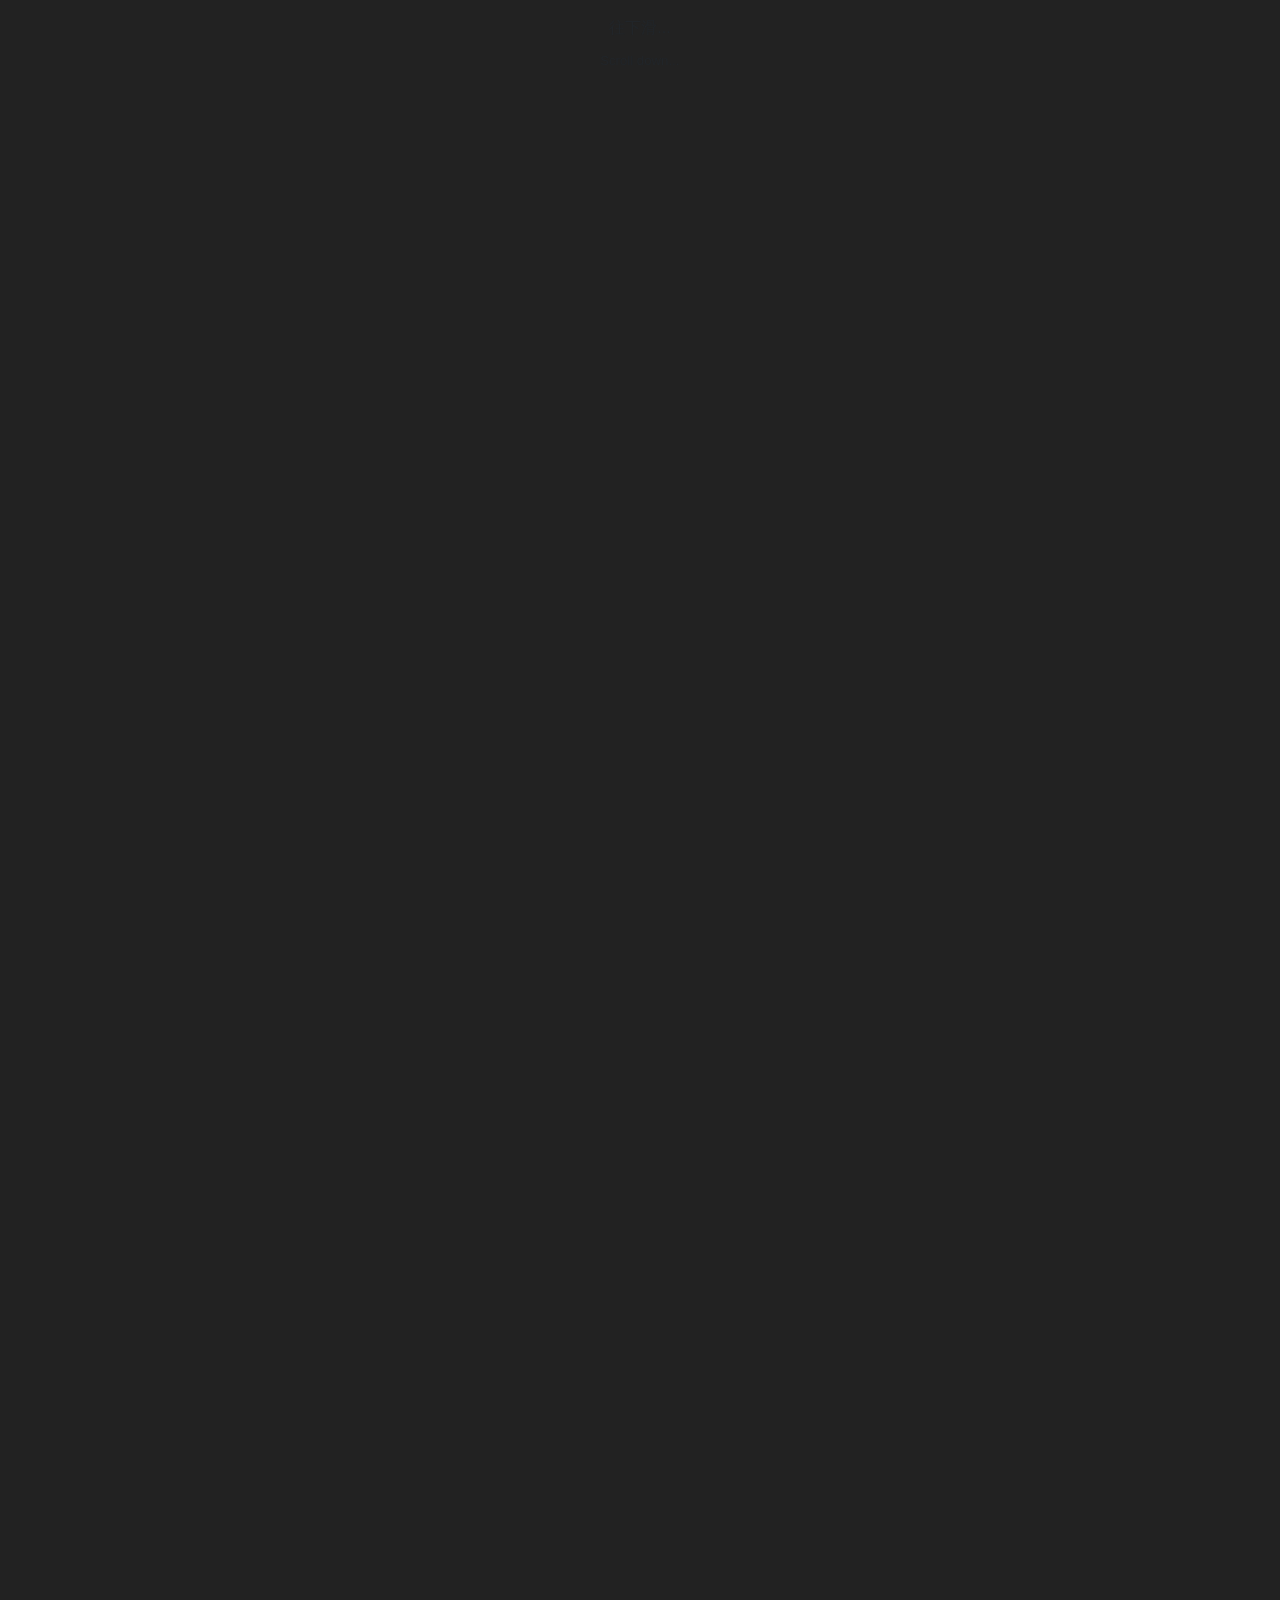
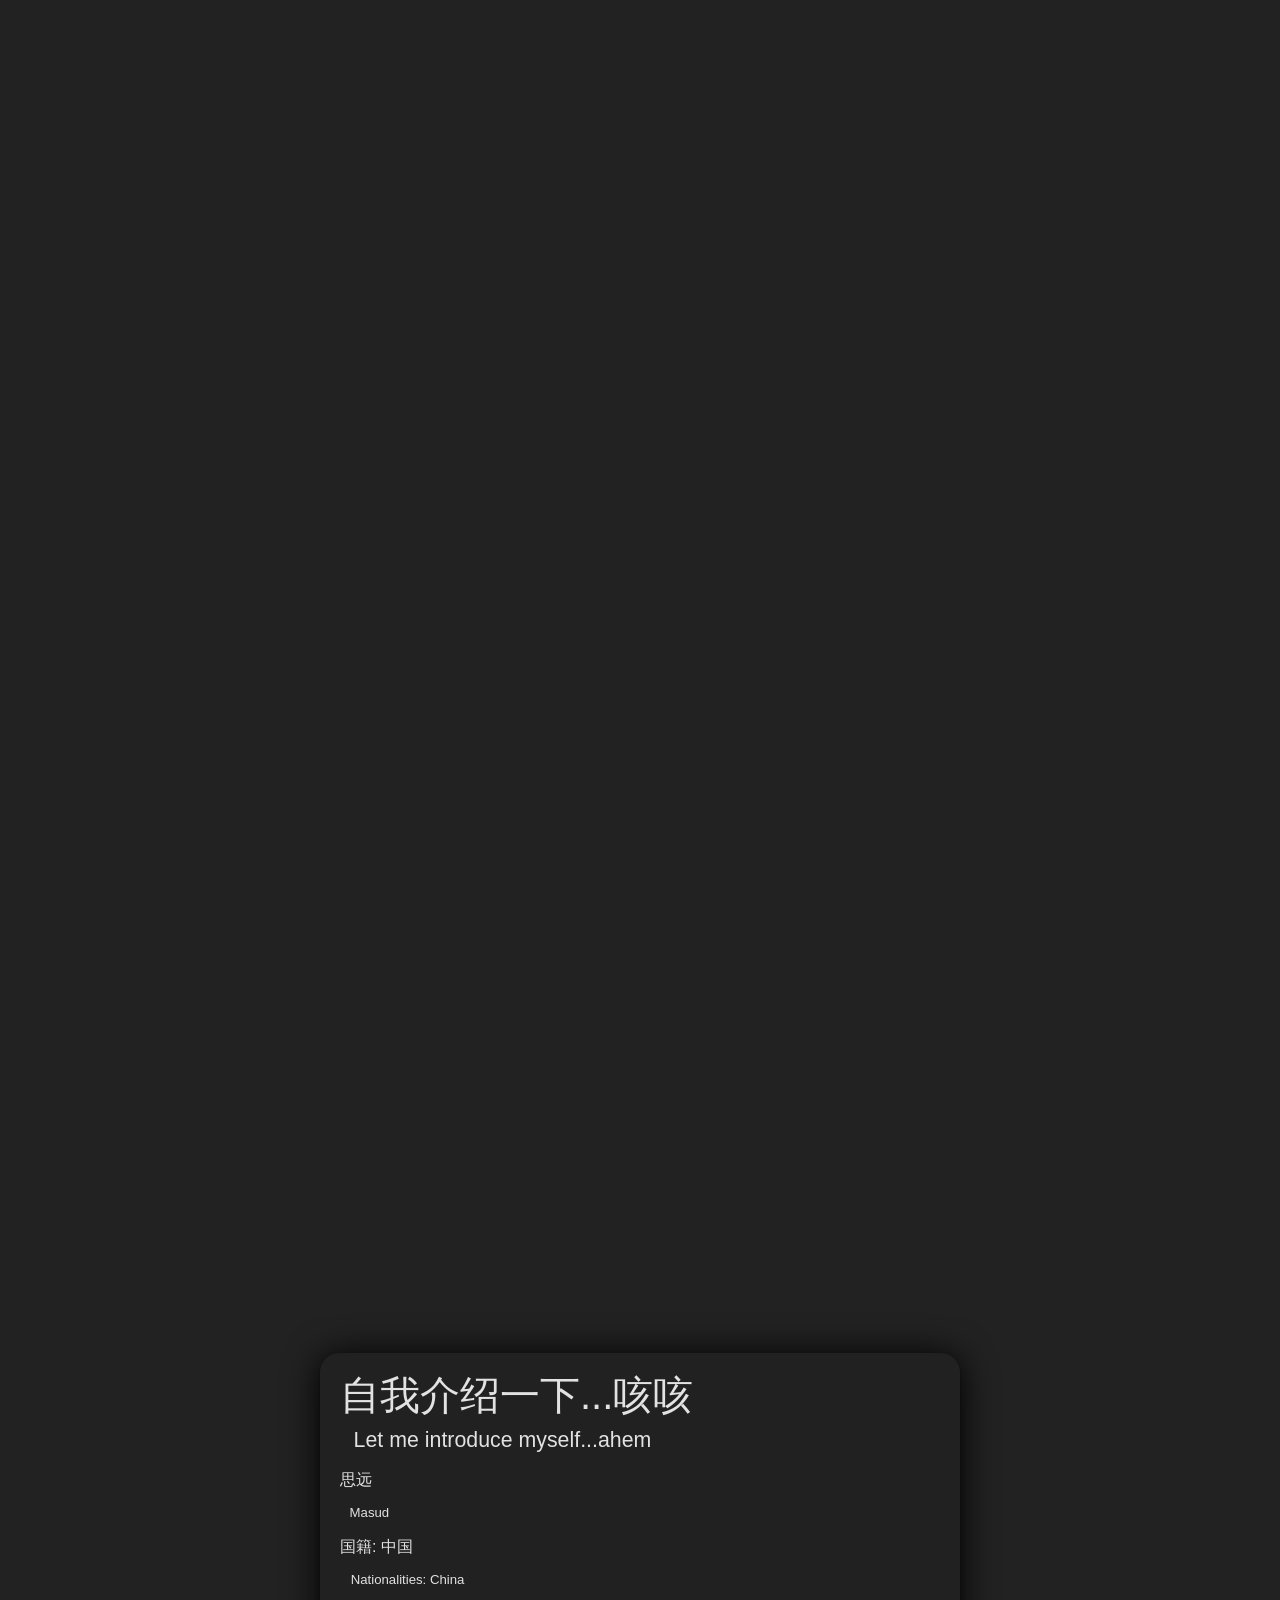
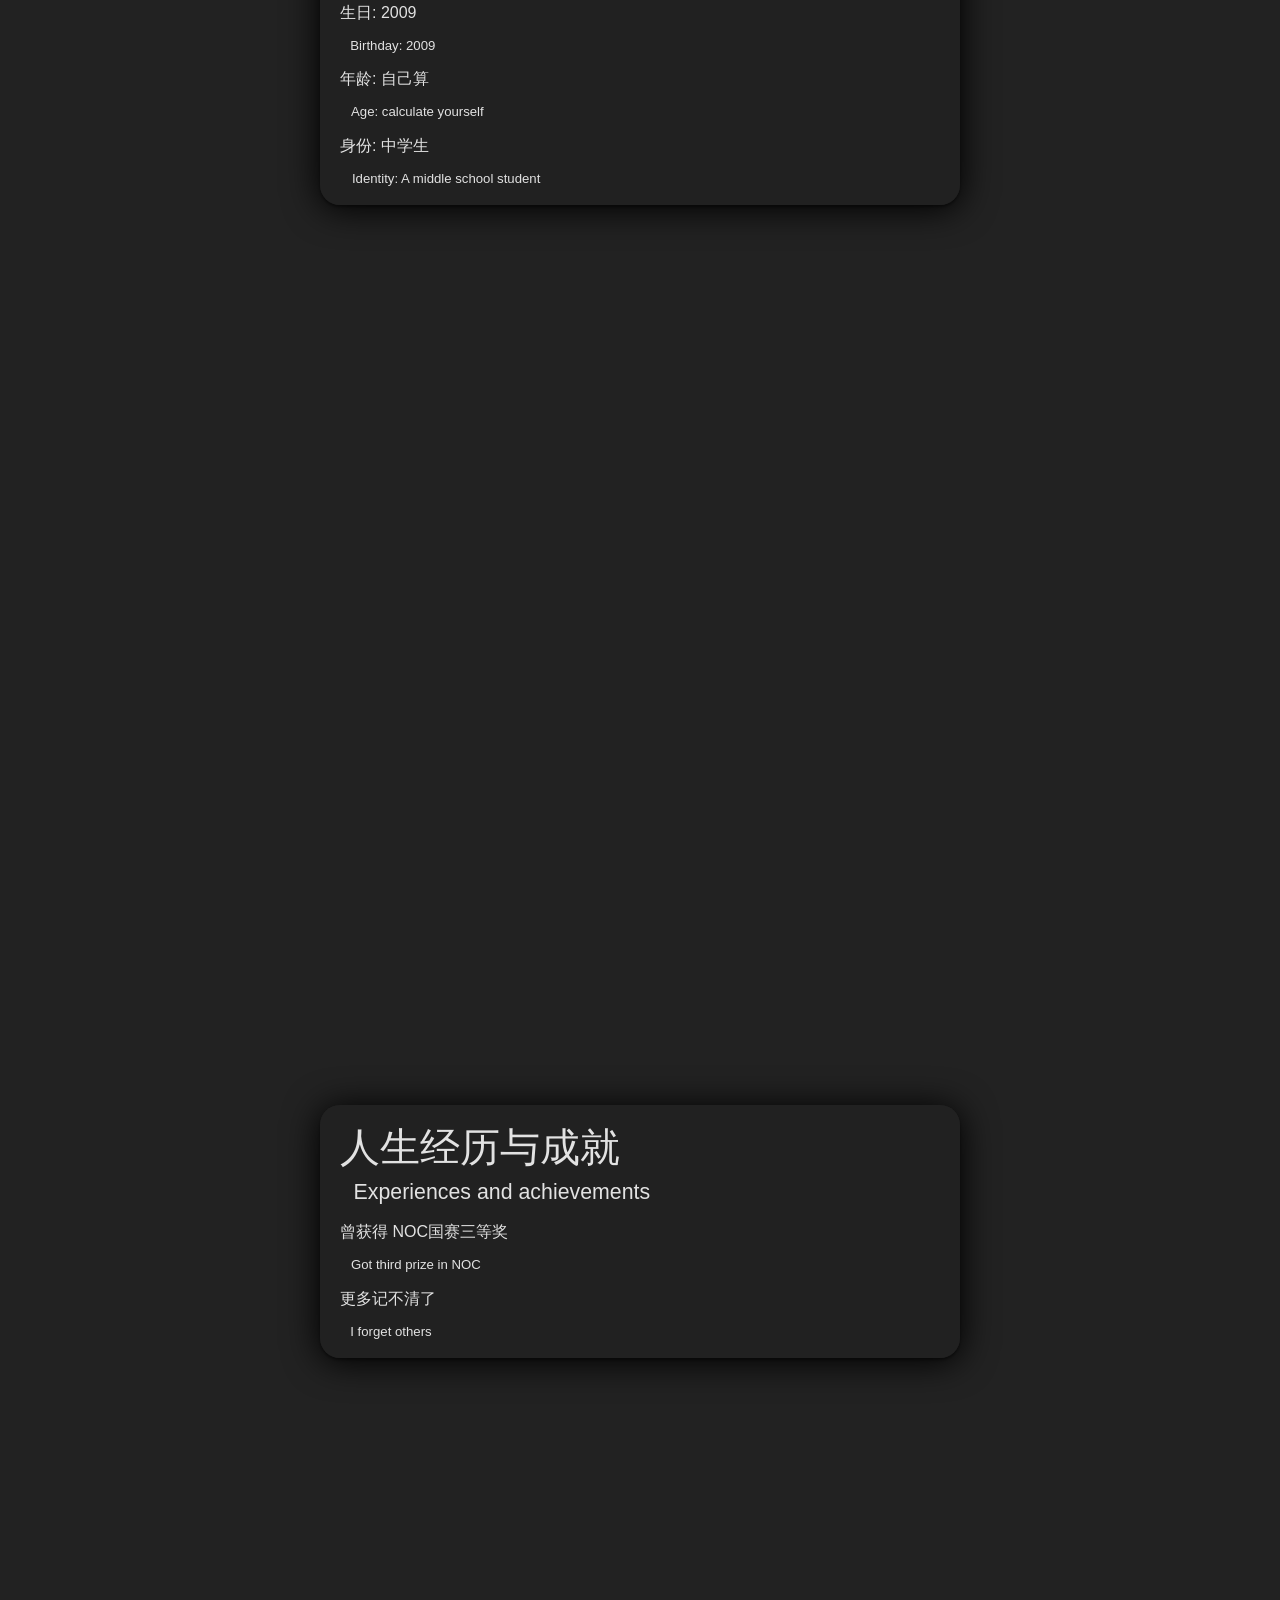
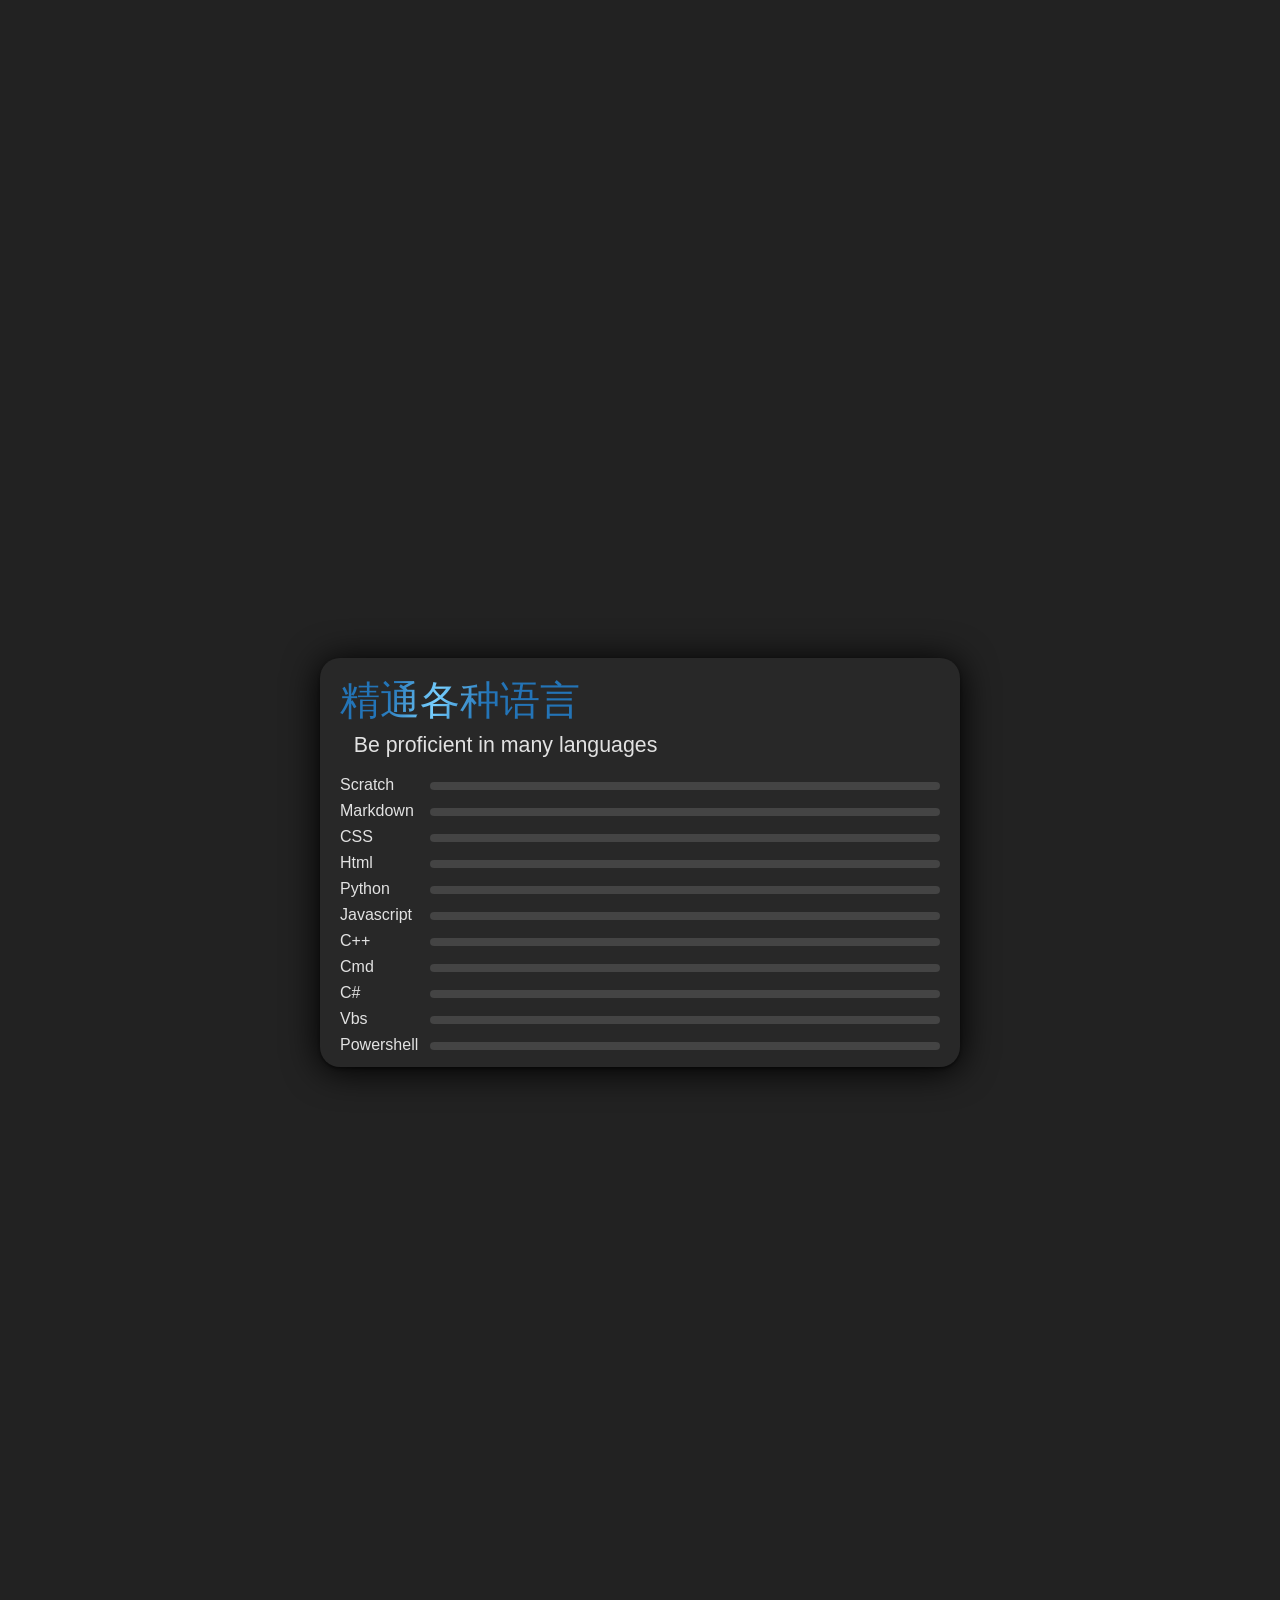
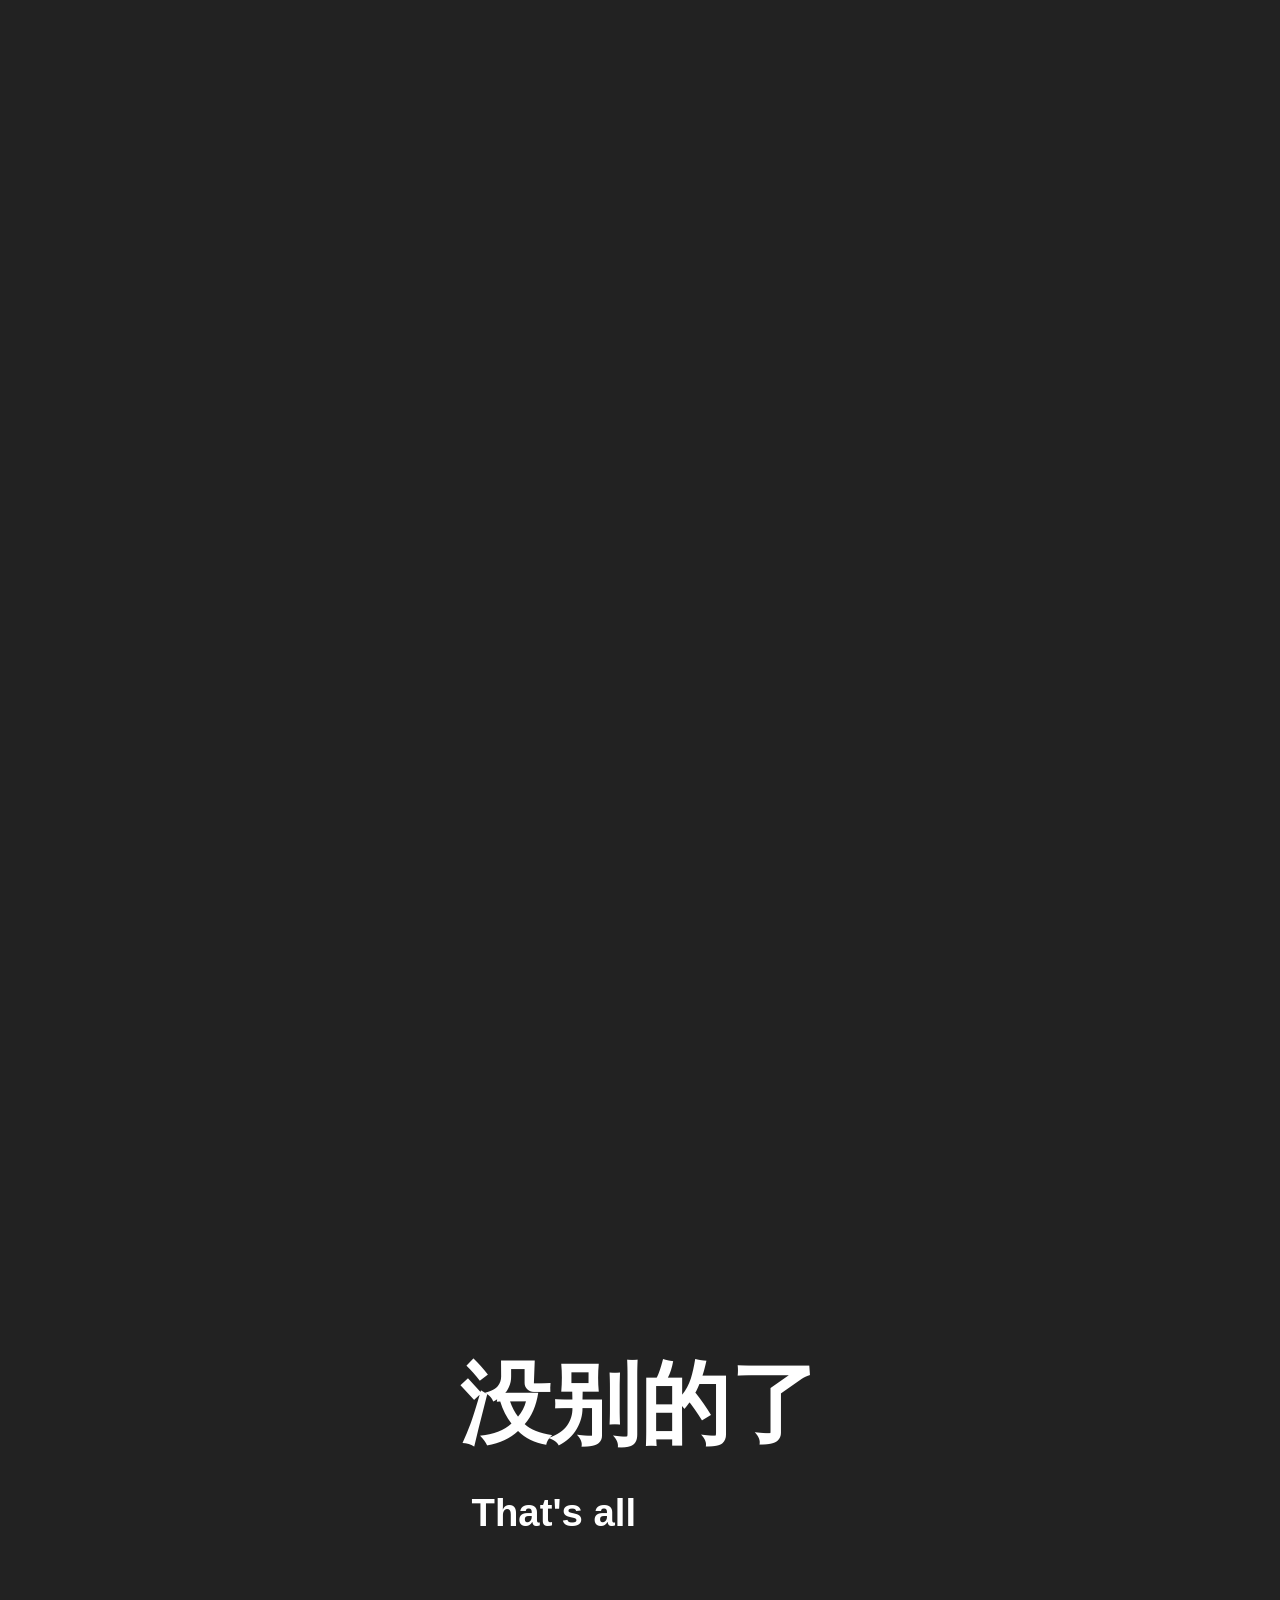
==== index.html @ d8554fc6 "Update index.html" ====
<!DOCTYPE html>
<html lang="en">

<head>
    <meta charset="UTF-8">
    <meta http-equiv="X-UA-Compatible" content="IE=edge">
    <meta name="viewport" content="width=device-width, initial-scale=1.0">
    <title>思远</title>
    <link rel="stylesheet" href="/tapple/main.css">
    <link rel="stylesheet" href="style.css">
    <base target="_blank">
    <script>
var _hmt = _hmt || [];
(function() {
  var hm = document.createElement("script");
  hm.src = "https://hm.baidu.com/hm.js?c4ec05e4ca7cb913395e86abb54e5923";
  var s = document.getElementsByTagName("script")[0]; 
  s.parentNode.insertBefore(hm, s);
})();
</script>

</head>
<body><div id="loadback" style="background-color:#000;width:100%;height:100%;z-index:105;position:fixed;transition:5s;top:0;left:0;color: #d2d2d2;">
    <p id="loadbacktext" style="width:100%;position:absolute;left:0;font-size:50px;transition:1s;height:100px;top:calc(50% - 80px);text-align:center;opacity:0;margin:0;">
        嗨,别来无恙啊!</p>
    <p id="loadbacktexteng" style="width:100%;position:absolute;left:0;font-size:25px;transition:1s;height:50px;top:50%;text-align:center;opacity:0;margin:0;">
        Hi,terribly nice to meet you!</p>
    <script>setTimeout(()=>{document.getElementById('loadbacktext').style.opacity=1;document.getElementById('loadbacktexteng').style.opacity = 1;},100);
        setTimeout(()=>{document.getElementById('loadbacktext').style.opacity=0;document.getElementById('loadbacktexteng').style.opacity = 0;},2100);
        setTimeout(()=>{document.getElementById('loadbacktext').innerText = '与君初相识，犹如故人归。欢迎来到思远的网站';
        document.getElementById('loadbacktexteng').innerText='Meeting you first time is like seeing an old friend.Welcome to SiYuan\'s website.'
        document.getElementById('loadbacktext').style.opacity = 1;document.getElementById('loadbacktexteng').style.opacity=1;},4100);
        let zh_ms=['海内存知己,天涯若比邻,正在加载请稍等...','有朋自远方来,不亦乐乎,欢迎!','君问归期未有期,巴山夜雨涨秋池,请耐心等待',
        '无可奈何花落去,似曾相识燕归来,页面马上加载出来',
        // '十年生死两茫茫,等待总是有结果的,请耐心',
        '盈缩之期,不但在天;养怡之福,可得永年。正在努力加载','遗民泪尽胡尘里,南望王师又一年,你的网络太慢了',
        '让我们再来一次吧'];let en_ms=['Wherever you are,friendship never chenge.Page is loading...','Meeting friends is very happy.Welcome!',
        'Your returning date hasn\'t decided,rain rises the pond.Please wait','Flowers fall helplessly,the swallow return again,Page coming soon',
        // 'Ten yaers,the distance between life and death.Please wait patiently',
        'The length of life is not just decided by god.Loading hard...',
        'Loyalists crying in Hun\'s territory,year after year.The network is too slow.','Let\'s do it again'];
        let c=-1;
        let bcci = setInterval(() => {
            document.getElementById('loadbacktext').style.opacity=0;document.getElementById('loadbacktexteng').style.opacity =0;
            setTimeout(() => {c++; document.getElementById('loadbacktext').innerText = zh_ms[c % 7];
                document.getElementById('loadbacktexteng').innerText = en_ms[c % 7];
                document.getElementById('loadbacktext').style.opacity=1;document.getElementById('loadbacktexteng').style.opacity = 1;
            }, 1000);document.getElementById('loadback').style.backgroundColor = '#003561';
            setTimeout(()=>{document.getElementById('loadback').style.backgroundColor = '#000';}, 5000);
        }, 10000);
        document.body.onload=()=>{ document.getElementById('loadback').style.opacity=0;setTimeout(()=>{document.getElementById('loadback').style.display='none';},3000); clearInterval(bcci)};</script>
    </div>
    <div id="title">
<!--        <svg class="xing" version="1.1" xmlns="http://www.w3.org/2000/svg" viewBox="0 0 160 160"><g transform="scale(0.303,0.303)"><g transform="translate(0,0)"><g transform="translate(0,0)"><g transform="translate(0,0) scale(1,1)">-->
<!--            <path d=" M 227.01 101.00 C 241.50 92.40 256.46 83.91 273.08 80.17 C 285.83 79.43 299.04 79.23 311.18 83.75 C 318.92 87.97 324.71 95.00 330.76 101.26 C 334.18 104.49 333.91 109.58 335.17 113.82 C 337.93 122.86 335.54 132.26 334.92 141.43 C 334.47 149.51 332.32 157.37 330.11 165.12 C 325.69 178.08 316.32 188.44 307.92 198.95 C 300.09 208.67 286.60 207.70 275.58 209.82 C 267.63 210.93 261.55 216.69 256.25 222.24 C 246.75 232.73 237.12 243.11 227.30 253.30 C 216.94 264.29 208.41 276.84 200.44 289.62 C 212.44 294.06 225.48 292.87 237.97 291.82 C 251.43 290.55 264.42 286.13 278.03 286.01 C 282.05 285.37 287.39 285.71 289.65 281.68 C 293.09 270.19 290.68 258.01 292.49 246.33 C 296.76 236.23 309.76 230.62 320.03 234.85 C 332.72 239.06 345.99 243.05 356.78 251.23 C 359.35 256.40 357.00 262.57 353.81 266.87 C 346.21 278.99 332.40 284.65 320.64 291.65 C 314.02 303.05 309.87 315.75 305.50 328.16 C 311.24 332.77 318.47 334.17 324.98 337.07 C 327.75 341.31 327.83 347.02 328.42 351.95 C 324.63 359.89 320.16 367.65 314.28 374.27 C 310.59 379.45 305.28 383.74 302.93 389.78 C 304.57 391.59 306.82 392.90 309.34 392.82 C 318.95 394.21 328.30 390.72 337.89 391.08 C 347.63 397.50 351.93 409.05 354.64 419.87 C 329.30 433.43 299.68 434.13 273.07 444.08 C 263.19 446.17 253.10 447.42 243.04 448.27 C 247.04 444.88 251.45 441.51 252.88 436.20 C 249.64 435.38 246.41 434.59 243.17 433.82 C 245.70 431.74 248.45 429.90 250.77 427.59 C 251.08 423.45 247.55 420.37 245.80 416.97 C 246.60 414.08 248.25 410.98 247.01 407.99 C 243.33 398.98 236.66 390.40 237.34 380.22 C 241.34 370.43 248.81 362.46 255.41 354.37 C 259.36 348.60 267.62 347.25 270.36 340.57 C 271.89 340.83 273.43 341.08 274.97 341.31 C 280.38 332.50 282.48 322.37 283.94 312.28 C 280.06 311.79 275.93 310.40 272.23 312.19 C 267.13 314.40 262.52 317.73 256.96 318.81 C 249.27 320.69 242.21 324.44 234.58 326.51 C 226.28 328.66 218.06 331.33 209.62 332.85 C 200.28 331.76 191.15 328.06 183.87 322.10 C 173.24 309.64 176.00 290.15 186.47 278.46 C 192.67 272.53 200.02 268.02 206.56 262.50 C 213.95 256.15 218.58 247.31 225.79 240.81 C 232.28 235.15 236.85 227.70 241.62 220.64 C 243.91 217.68 243.25 213.80 243.57 210.30 C 238.98 210.31 234.80 208.43 230.49 207.19 C 224.39 206.55 218.22 208.11 212.14 206.75 C 203.62 205.07 194.11 205.92 186.94 200.07 C 179.68 196.57 176.67 189.05 173.53 182.24 C 170.81 176.61 171.11 170.10 170.87 164.02 C 170.71 141.65 171.77 118.57 181.22 97.90 C 188.67 104.37 196.73 110.51 201.74 119.22 C 210.87 114.17 218.88 107.46 227.01 101.00 M 264.30 104.70 C 256.22 105.17 251.10 111.63 246.06 117.07 C 234.93 127.92 227.32 141.61 220.43 155.38 C 215.64 166.41 218.18 180.62 227.64 188.38 C 234.41 194.34 243.98 194.19 252.37 195.64 C 258.05 186.84 260.10 176.61 262.89 166.71 C 263.97 162.43 269.86 162.15 273.07 164.03 C 278.43 167.10 282.70 171.70 287.51 175.52 C 300.34 161.90 308.94 141.98 303.71 123.26 C 303.20 114.90 295.08 110.44 289.26 105.80 C 281.26 103.22 272.57 103.92 264.30 104.70 Z"/>-->
<!--        </g></g></g></g></svg>-->
<!--        <svg class="yuan" version="1.1" xmlns="http://www.w3.org/2000/svg" viewBox="0 0 160 160"><g transform="scale(0.303,0.303)"><g transform="translate(0,0)"><g transform="translate(0,0)"><g transform="translate(0,0) scale(1,1)"><g transform="scale(2.9464285714285716,2.9464285714285716) translate(26.599999999999994,19.599999999999994)"><g transform="translate(0.000000,140.000000) scale(0.100000,-0.100000)" stroke="none">-->
<!--            <path d="M833 1393 c-7 -3 -13 -10 -13 -17 0 -15 -195 -101 -252 -111 -21 -4 -38 -10 -38 -14 0 -4 14 -22 31 -39 52 -53 132 -37 211 42 20 20 39 36 42 36 3 0 -5 -24 -17 -52 -13 -29 -25 -57 -27 -63 -3 -9 -14 -36 -65 -152 l-10 -22 -40 20 c-37 18 -41 19 -52 2 -7 -9 -13 -27 -13 -39 0 -12 -10 -53 -21 -90 -12 -38 -24 -82 -26 -99 -3 -16 -11 -48 -18 -70 -21 -62 -34 -125 -25 -125 29 0 84 36 102 66 11 19 22 33 24 32 2 -2 4 -58 5 -124 1 -119 2 -121 30 -152 35 -37 53 -33 77 17 11 23 25 37 40 39 20 3 22 -1 22 -40 0 -42 -2 -45 -52 -75 -81 -48 -101 -51 -127 -14 -28 38 -48 39 -62 4 -6 -15 -14 -30 -20 -33 -16 -10 -13 -114 5 -147 14 -28 20 -31 48 -27 24 3 40 -1 58 -17 20 -17 21 -20 6 -15 -19 6 -19 6 -4 -11 9 -10 16 -20 15 -23 0 -3 4 -14 11 -25 6 -11 12 -16 12 -12 0 5 5 5 11 1 8 -4 7 -9 -2 -15 -8 -5 3 -6 26 -2 38 6 39 5 25 -13 -11 -15 -11 -16 0 -6 8 6 22 12 32 12 26 0 91 88 124 167 18 45 30 93 34 143 5 73 6 75 30 72 41 -4 73 -34 105 -99 17 -34 43 -75 59 -92 24 -25 32 -28 53 -20 54 20 72 42 73 86 0 59 -46 109 -141 153 -62 28 -78 32 -123 26 l-53 -6 -11 36 c-11 37 -7 64 10 64 6 0 5 -7 -2 -17 -7 -10 8 3 33 29 81 85 135 257 108 340 -12 37 -56 85 -81 88 -67 9 -100 -1 -158 -49 -33 -27 -70 -67 -83 -88 -19 -30 -24 -34 -27 -20 -5 26 45 157 61 157 4 0 7 7 7 14 0 8 13 34 28 58 16 24 46 69 66 100 21 32 51 72 67 89 36 39 36 65 1 105 -21 24 -38 33 -72 37 -25 3 -51 3 -57 0z m-219 -487 c5 -35 2 -58 -9 -82 -9 -19 -18 -34 -21 -34 -5 0 3 85 12 130 1 8 3 21 3 29 2 27 9 6 15 -43z m353 -22 c7 -19 -33 -150 -48 -160 -5 -3 -17 0 -25 7 -8 7 -37 13 -63 13 -38 1 -47 4 -44 17 10 38 126 139 160 139 7 0 16 -7 20 -16z m-183 -237 c17 -13 17 -15 -8 -42 -14 -15 -28 -26 -30 -24 -6 7 6 79 13 79 4 0 15 -6 25 -13z m16 -310 c0 -36 -28 -123 -48 -147 -15 -19 -21 -20 -44 -9 -15 6 -29 18 -32 25 -7 17 3 44 15 44 5 0 9 6 9 13 0 14 78 97 92 97 4 0 8 -10 8 -23z"/>-->
<!--            <path d="M140 1185 c-11 -13 -8 -17 19 -26 40 -14 61 -48 37 -61 -24 -14 -19 -26 17 -43 17 -9 43 -22 57 -30 19 -11 27 -11 39 -2 12 9 13 9 7 0 -10 -18 -1 -16 18 3 21 20 21 93 0 122 -8 12 -28 29 -44 37 -39 20 -134 20 -150 0z"/>-->
<!--            <path d="M23 793 c-31 -11 3 -109 51 -150 19 -17 26 -33 27 -60 0 -21 2 -51 4 -67 8 -60 14 -294 7 -300 -9 -10 -11 -36 -2 -36 5 0 14 -17 20 -37 13 -41 46 -83 65 -83 29 0 95 119 95 172 0 13 4 28 9 34 19 20 42 146 49 261 8 143 4 168 -15 92 -29 -114 -85 -276 -109 -314 l-25 -40 6 125 c4 69 9 163 11 209 5 80 5 84 -22 112 -15 16 -43 32 -63 35 -40 7 -87 29 -93 42 -1 5 -9 7 -15 5z"/>-->
<!--            </g>-->
<!--            </g></g></g></g></g></svg>-->
<!--        <p>思远</p>-->
        <p class="chinese text">思远的网站</p>
        <p class="eng text">SiYuan's website</p>
    </div>
    <script src="/tapple/jq.min.js"></script>
    <p style="width: 100px;left: calc(50% - 50px);position: absolute;top: 0;text-align: center;">往下滑...<span class="eng">Scroll down...</span></p>
    <div class="box card fx h func" style="--speed:5;width: 50%;margin-left: 25%;margin-top: calc(var(--ph) * 2);">
        <p class="tit">你好!👋<span class="eng">Hello!👋</span></p>
        <div class="body">
            <p>很高兴认识你！😀<span class="eng">Glad to meet you!😀</span></p>
            <p>没错，我就是思远<span class="eng">Yes, I'm SiYuan</span></p>
        </div>
    </div>
    <div class="box card" style="--speed:5;width: 50%;margin-left: 25%;margin-top: var(--ph);position: relative;">
        <p class="tit">自我介绍一下...咳咳<span class="eng">Let me introduce myself...ahem</span></p>
        <div class="body">
            <p>思远<span class="eng">Masud</span></p>
            <p>国籍: 中国
                <span class="eng">Nationalities: China</span></p>
            <p>生日: 2009<span class="eng">Birthday: 2009</span></p>
            <p>年龄: 自己算<span class="eng">Age: calculate yourself</span></p>
            <p>身份: 中学生<span class="eng">Identity: A middle school student</span></p>
        </div>
    </div>
    <div class="box card" style="--speed:5;width: 50%;margin-left: 25%;margin-top: var(--ph);position: relative;">
        <p class="tit">人生经历与成就<span class="eng">Experiences and achievements</span></p>
        <div class="body">
<!--            <s>伟大的马克思主义者，伟大的无产阶级革命家、政治家、军事家、外交家，久经考验的共产主义战士，中国特色社会主义伟大事业的杰出领导者-->
<!--                <span class="eng">A great Marxist, a great proletarian revolutionist, politician, militarist and-->
<!--                    diplomat, a well tested communist soldier, and an outstanding leader in the great cause of socialism-->
<!--                    with Chinese characteristics.</span></s>-->
<!--            <p>2015年就读于成都市实验小学<span class="eng">Studied in Chengdu Experimental Primary School in 2015.</span></p>-->
<!--            <p>2021年就读于成都市七中育才汇源校区<span class="eng">Studied in Chengdu No.7 Yucai Middle School Huiyuan Campus in-->
<!--                    2021.</span></p>-->
            <p>曾获得 NOC国赛三等奖<span class="eng">Got third prize in NOC</span></p>
<!--            <p>曾获得 蓝桥杯国赛三等奖<span class="eng">Got third prize in Lanqiao national competition</span></p>-->
            <p>更多记不清了<span class="eng">I forget others</span></p>
        </div>
    </div>
    
<div class="box card jt" style="--speed:5;width: 50%;margin-left: 25%;margin-top: var(--ph);backdrop-filter: none;background-color: #282828 !important;">
        <p class="tit"><span class="shine" style="--color:#2374b7;--colorshine:#76cfff;--speed:4;">精通各种语言</span><span class="eng">Be proficient in many languages</span></p>
        <div class="body">
            <div><p style="margin: 0;">Scratch</p>
                <div><div><div style="background: #ffab19;width: 99%;height: 100%;border-radius: 10px;"
                    class="highlight width"></div></div></div></div>
            <div><p style="margin: 0;">Markdown</p>
                <div><div><div style="background: #bebebe;width: 85%;height: 100%;border-radius: 10px;"
                    class="highlight width"></div></div></div></div>
            <div><p style="margin: 0;">CSS</p>
                <div><div><div style="background: #4061e8;width: 78%;height: 100%;border-radius: 10px;"
                    class="highlight width"></div></div></div></div>
            <div><p style="margin: 0;">Html</p>
                <div><div><div style="background: #d66022;width: 70%;height: 100%;border-radius: 10px;"
                    class="highlight width"></div></div></div></div>
            <div><p style="margin: 0;">Python</p>
                <div><div><div style="background: #4db8a6;width: 52%;height: 100%;border-radius: 10px;"
                    class="highlight width"></div></div></div></div>
            <div><p style="margin: 0;">Javascript</p>
                <div><div><div style="background: #e9c900;width: 46%;height: 100%;border-radius: 10px;"
                    class="highlight width"></div></div></div></div>
            <div><p style="margin: 0;">C++</p>
                <div><div><div style="background: #6c94c9;width: 42%;height: 100%;border-radius: 10px;"
                    class="highlight width"></div></div></div></div>
            <div><p style="margin: 0;">Cmd</p>
                <div><div><div style="background: #aaaaaa;width: 40%;height: 100%;border-radius: 10px;"
                    class="highlight width"></div></div></div></div>
            <div><p style="margin: 0;">C#</p>
                <div><div><div style="background: #64047f;width: 30%;height: 100%;border-radius: 10px;"
                    class="highlight width"></div></div></div></div>
            <div><p style="margin: 0;">Vbs</p>
                <div><div><div style="background: #a2e0ff;width: 8%;height: 100%;border-radius: 10px;"
                    class="highlight width"></div></div></div></div>
            <div><p style="margin: 0;">Powershell</p>
                <div><div><div style="background: #3e6dbf;width: 7%;height: 100%;border-radius: 10px;"
                    class="highlight width"></div></div></div></div>
        </div>
    </div>
    <div class="box card fx h func" style="--speed:5;width: 50%;margin-left: 25%;margin-top: var(--ph);">
        <p class="tit">擅长...<span class="eng">Be talented in...</span></p>
        <div class="body">
            <p>瞎装各种系统<span class="eng">Installing many kinds of systems happily</span></p>
            <p>把各种软件都换成预览版<span class="eng">Changing all kinds apps to preview/beta version</span></p>
            <p>剪视频<span class="eng">Editing videos</span></p>
            <s>唱🎤、跳💃、Rap😲、篮球🏀<span class="eng">Singing🎤, dancing💃, rapping😲 and palying basketball🏀</span></s>
            <p>做作业<span class="eng">Doing <s>housework</s> homework</span></p>
        </div>
    </div>
    <div class="box card fx h func" style="--speed:5;width: 50%;margin-left: 25%;margin-top: var(--ph);">
        <p class="tit">联系方式<span class="eng">Contact</span></p>
        <div class="body">
            <p>邮件: <a href="mailto:bsy0130@163.com" class="jump">bsy0130@163.com</a><span class="eng">E-mail: <a href="mailto:bsy0130@163.com" class="jump">bsy0130@163.com</a></span></p>
            <p>导航页: <a href="//114.bsynet.cc" class="jump">114.BSYNET.cc</a><span class="eng">Navigation page: <a href="//114.bsynet.cc" class="jump">114.BSYNET.cc</a></span></p>
        </div>
    </div>
    <div class="box text center lock" style="margin-top: var(--ph);">
        <h1 style="font-size: 90px;"><span  style="color: #fff;">没别的了</span><span class="eng">That's all</span></h1>
    </div>
    <!-- 预加载 -->
    <script src="/tapple/scroll.js"></script>
    <script>
        my_scroll=(t)=>{
            if(t==0){
                $('#title>.xing').css('transform',`translateY(100px)`);
                $('#title>.xing').css('opacity',`0`);
                $('#title>.yuan').css('transform',`translateY(100px)`);
                $('#title>.yuan').css('opacity',`0`);
                $('#title>.text').css('transform',`translateY(50px)`);
                $('#title>.text').css('opacity',`0`);
            }else if(0<t && t<100){
                $('#title>.xing').css('transform',`translateY(${(100-t)}px)`);
                $('#title>.xing').css('opacity',`${(t/100)}`);
                $('#title>.yuan').css('transform',`translateY(100px)`);
                $('#title>.yuan').css('opacity',`0`);
            }else if(t>=100 && t<200){
                $('#title>.xing').css('transform',`translateY(0)`);
                $('#title>.xing').css('opacity',`1`);
                $('#title>.yuan').css('transform',`translateY(${(200-t)}px)`);
                $('#title>.yuan').css('opacity',`${((t-100)/100)}`);
                $('#title>.text').css('transform',`translateY(50px)`);
                $('#title>.text').css('opacity',`0`);
            }else if(t>=200 && t<300){
                $('#title>.yuan').css('transform',`translateY(0)`);
                $('#title>.yuan').css('opacity',`1`);
                $('#title>.text').css('transform',`translateY(0)`);
                $('#title>.text').css('opacity',`1`);
                $('#title').show(200);
            }else if(t<400){
                $('#title>.xing').css('transform',`translateY(0)`);
                $('#title>.xing').css('opacity',`1`);
                $('#title>.yuan').css('transform',`translateY(0)`);
                $('#title>.yuan').css('opacity',`1`);
                $('#title>.text').css('transform',`translateY(0)`);
                $('#title>.text').css('opacity',`1`);
                $('#title').show(200);
            }else{
                $('#title').hide(200);
            }
            const box_win12 = $('#win12')[0];
            if(t<box_win12.offsetTop+box_win12.offsetHeight&&box_win12.offsetTop-ph<t){
                if(!$('body').hasClass('win12')) $('body').addClass('win12');
            }else{
                $('body').removeClass('win12');
            }
            const box_nikov = $('#nikov')[0];
            if(t<box_nikov.offsetTop+box_nikov.offsetHeight&&box_nikov.offsetTop-ph<t){
                if(!$('body').hasClass('nikov')) $('body').addClass('nikov');
            }else{
                $('body').removeClass('nikov');
            }
        }
    </script>
    <!-- <img src="https://bing.com/th?id=OHR.Trossachs_ZH-CN9299955040_UHD.jpg&qlt=100" alt=""> -->
</body>

</html>
---- tapple/main.css ----
@import url('base.css');
@import url('box.css');

body{
    scroll-behavior: smooth;
}

.info{
    color: #888;
}

.box.text{
    font-size: 90px;
}

.box.text>*{
    display: inline-block;
    margin: 0;
}

.text.center{
    text-align: center;
}

.box.card{
    border-radius: 12px;
    /* box-shadow: 5px 5px 10px #0000000f; */
    margin: 8px;
    background-color: #7f7f7f20;
    padding: 10px 20px;
}

.box.card>.tit{
    font-size: 40px;
    line-height: 1.1;
    font-weight: 500;
    margin: 10px 0;
    text-align: start;
}

.box.card>.tit.center{
    text-align: center;
}

.grid{
    width: 100%;
    display: grid;
    justify-content: center;
}

.card-group{
    display: flex;
    flex-wrap: wrap;
    --card-width:300px;
}

.card-group.center{
    justify-content: center;
}

.card-group>.card{
    width: var(--card-width);
}
---- style.css ----
body {
    padding: 0 0 500px;
    background: url(lowerspeed.jpg) center;
    background-attachment: fixed;
    background-size: cover;
    background-color: #222;
}

body.win12{
    background: url(win12.svg) center;
    background-attachment: fixed;
    background-size: cover;
}

body.nikov{
    background: url(nikov.svg) center;
    background-attachment: fixed;
    background-size: cover;
}

.a {
    color: var(--text);
    text-decoration: none !important;
    cursor: pointer;
}

a.jump {
    color: #2983cc;
}

a.jump:hover{
    color:#999;
}

a.jump:active{
    color:#666;
}

.card.pjc:not(.defc){
    backdrop-filter: blur(20px);
    background: #ffffff50!important;
}

::-webkit-scrollbar {
    width: 14px;
}

::-webkit-scrollbar:hover {
    background-color: #7f7f7f30;
}

::-webkit-scrollbar-thumb {
    background: #7f7f7f70;
    background-clip: padding-box;
    border: 6px solid transparent;
    border-radius: 10px;
}

::-webkit-scrollbar-thumb:hover {
    border: 4px solid transparent;
}

#title{
    width: 330px;
    position: fixed;
    height: 250px;
    left: calc(50% - 165px);
    top: calc(50% - 125px);
}

#title>.xing{
    width: 210px;
    fill: #6c91ee;
    position: absolute;
    top: 0;
    transition: 100ms;
    opacity: 0;
    transform: translateY(100px);
}

#title>.yuan{
    width: 150px;
    fill: #79bbdc;
    position: absolute;
    top: 10px;
    left: 140px;
    transition: 100ms;
    opacity: 0;
    transform: none;
}

#title>.text{
    line-height: 1;
    position: absolute;
    opacity: 0;
    transition: 200ms;
    color: #f7f7f7;
}

#title>.text.chinese{
    font-size: 40px;
    line-height: 1;
    top: 110px;
    left: 160px;
}

#title>.text.eng{
    font-size: 20px;
    line-height: 1;
    top: 190px;
    left: 50px;
}

.eng {
    font-size: calc(35% + 8px);
    display: block;
    border-radius: 17px;
    background: none;
    padding: 4px 7px;
    margin: 5px 0 0 0;
    width: max-content;
    transform: scale(0.97);
    transition: 200ms;
    max-width: 100%;
    border: 2px solid transparent;
}

.eng:hover {
    background: #7f7f7f30;
    transform: none;
    border: 2px solid #2983cc;
}

.detail{
    background-color: #2983cc;
    color: #fff;
    border-radius: 5px;
    width: 15px;
    height: 15px;
    font-size: 8px;
    display: inline-block;
    text-align: center;
    margin: 1px 2px;
    line-height: 1.2;
}

.detail:hover::before{
    content: var(--cnt);
    display: block;
    position: absolute;
    transform: translateX(20px);
    z-index: 99;
    width: 400px;
    height: max-content;
    background: #222;
    color: #efefef;
    padding: 5px 10px;
    border-radius: 10px;
    box-shadow: 1px 1px 10px #00000070;
    border: 1px solid #7f7f7f40;
}

.card{
    border-radius: 20px !important;
    color: #e2e2e2;
    background-color: #222222d0 !important;
    backdrop-filter: blur(10px);
    box-shadow: 0 2px 3px #00000070, 0px 3px 35px 1px #000000;
}

.card p {
    margin: 5px 0 0 0;
}

.highlight.width:not(.show) {
    width: 0 !important;
}

.highlight.width {
    transition: 1s cubic-bezier(0.68, -0.55, 0.27, 1.55);
}

.jt>.body>div {
    display: flex;
    justify-content: space-between;
    margin-top: 2px;
    overflow: hidden;
}

.jt>.body>div>div {
    width: calc(100% - 90px);
}

.jt>.body>div>div>div {
    background: #7f7f7f50;
    border-radius: 20px;
    height: 8px;
    width: 100%;
    float: right;
    margin-top: 9px;
    transition: 200ms;
}

.jt>.body>div>div:hover>div{
    margin-top: 6px;
    height: 14px;
}

.pjc#nikov{
    color: #000;
    box-shadow: 0 1px 2px #44444450, 0px 3px 35px 1px #00000050;
}

.pjc#win12>.body>.tool>a,.pjc#tapple>.body>.tool>a{
    background-color: #ffffff10;
    color: #fff;
}

.pjc>.body>.tool>a{
    background-color: #ffffff30;
    border-radius: 10px;
    color: #000;
    flex: 1;
    transition: 200ms,background-color 50ms;
    margin: 5px;
    font-size: 22px;
    padding: 2px 10px;
    transform: scale(0.97);
}

.pjc.defc>.body>.tool>a{
    background-color: #ffffff60;
}

.pjc>.body>.tool>a:hover{
    background-color: #ffffff70;
    transform: none;
}

.pjc.defc>.body>.tool>a:hover{
    background-color: #ffffffb0;
}

.pjc>.body>.tool>a:active{
    transform: scale(0.94);
}
.pjc>.body>.tool>a>.eng{
    font-size: 15px;
    margin: 0;
}

.pjc>.body>.tool>a>.eng:hover{
    /* border: 2px solid transparent; */
    background: none;
}

.box.text{
    color: #fff;
    /* text-shadow: 1px 2px 5px #ffffff30; */
}
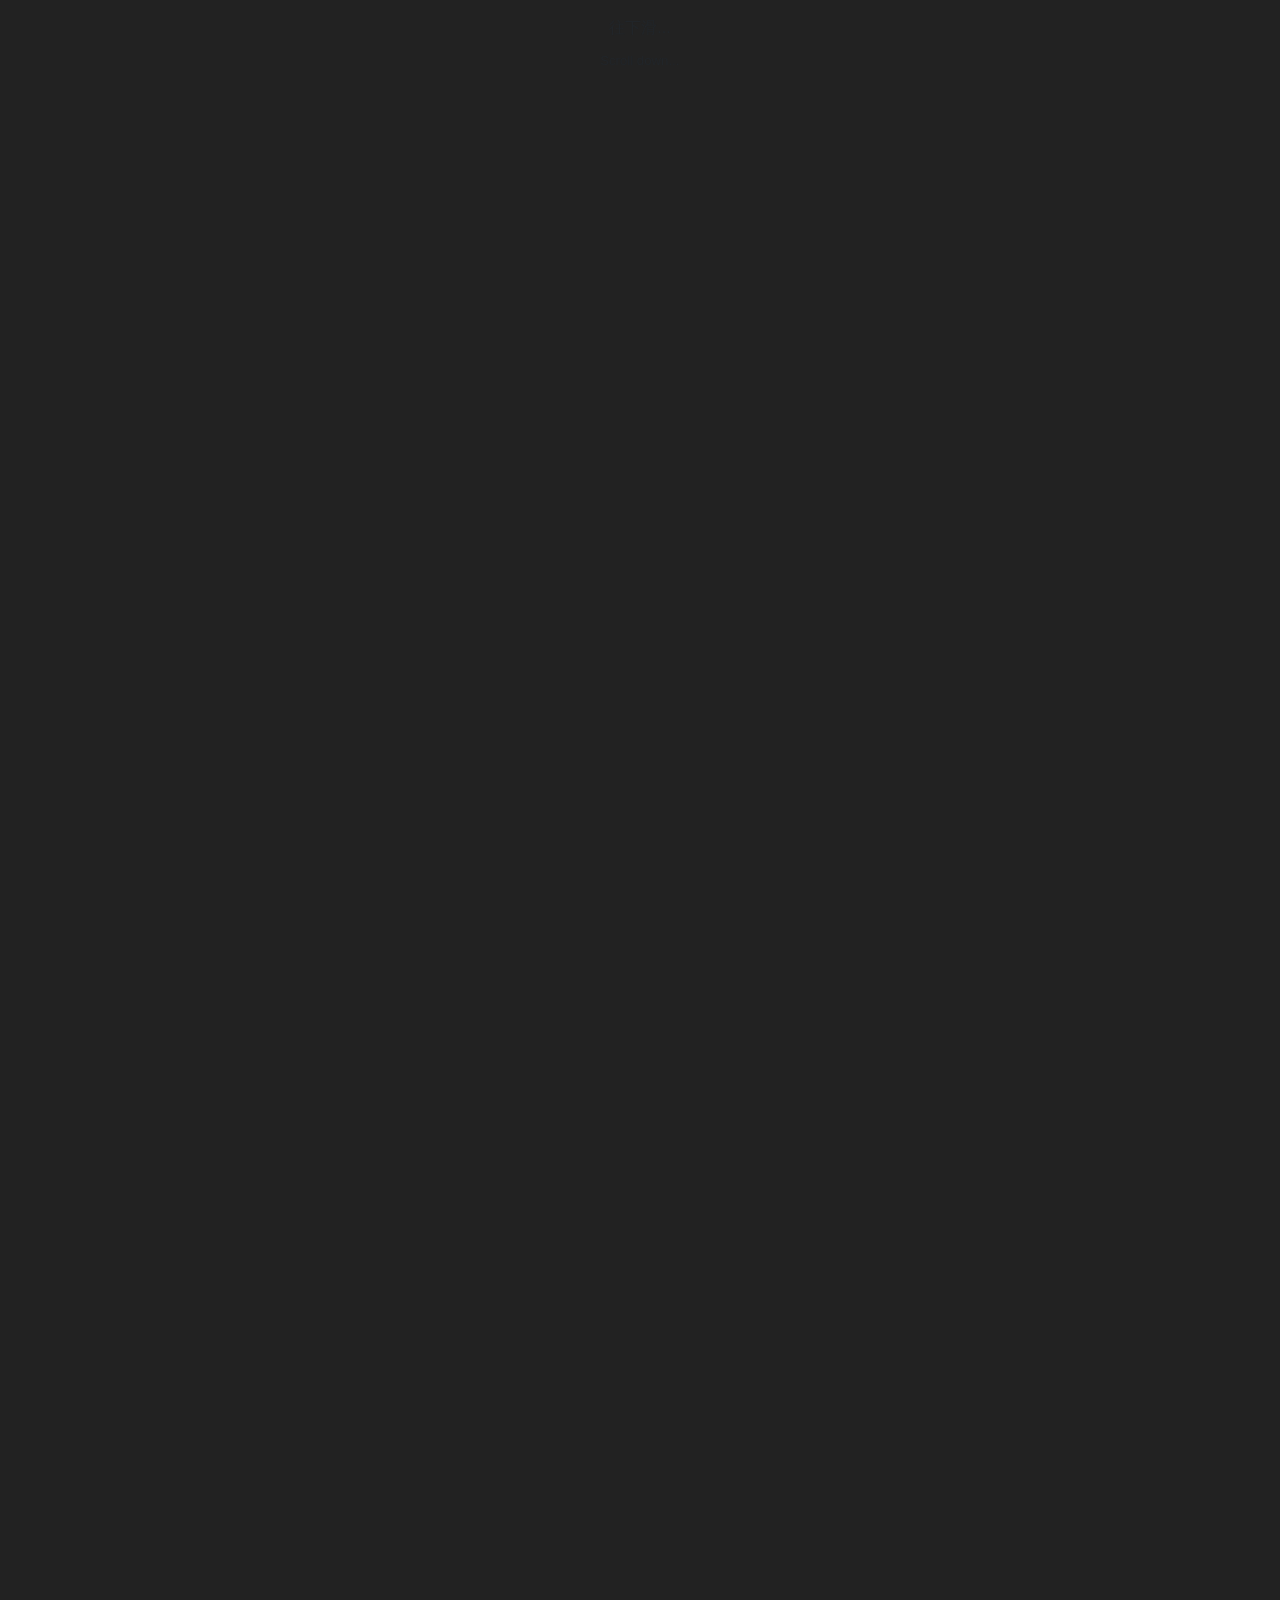
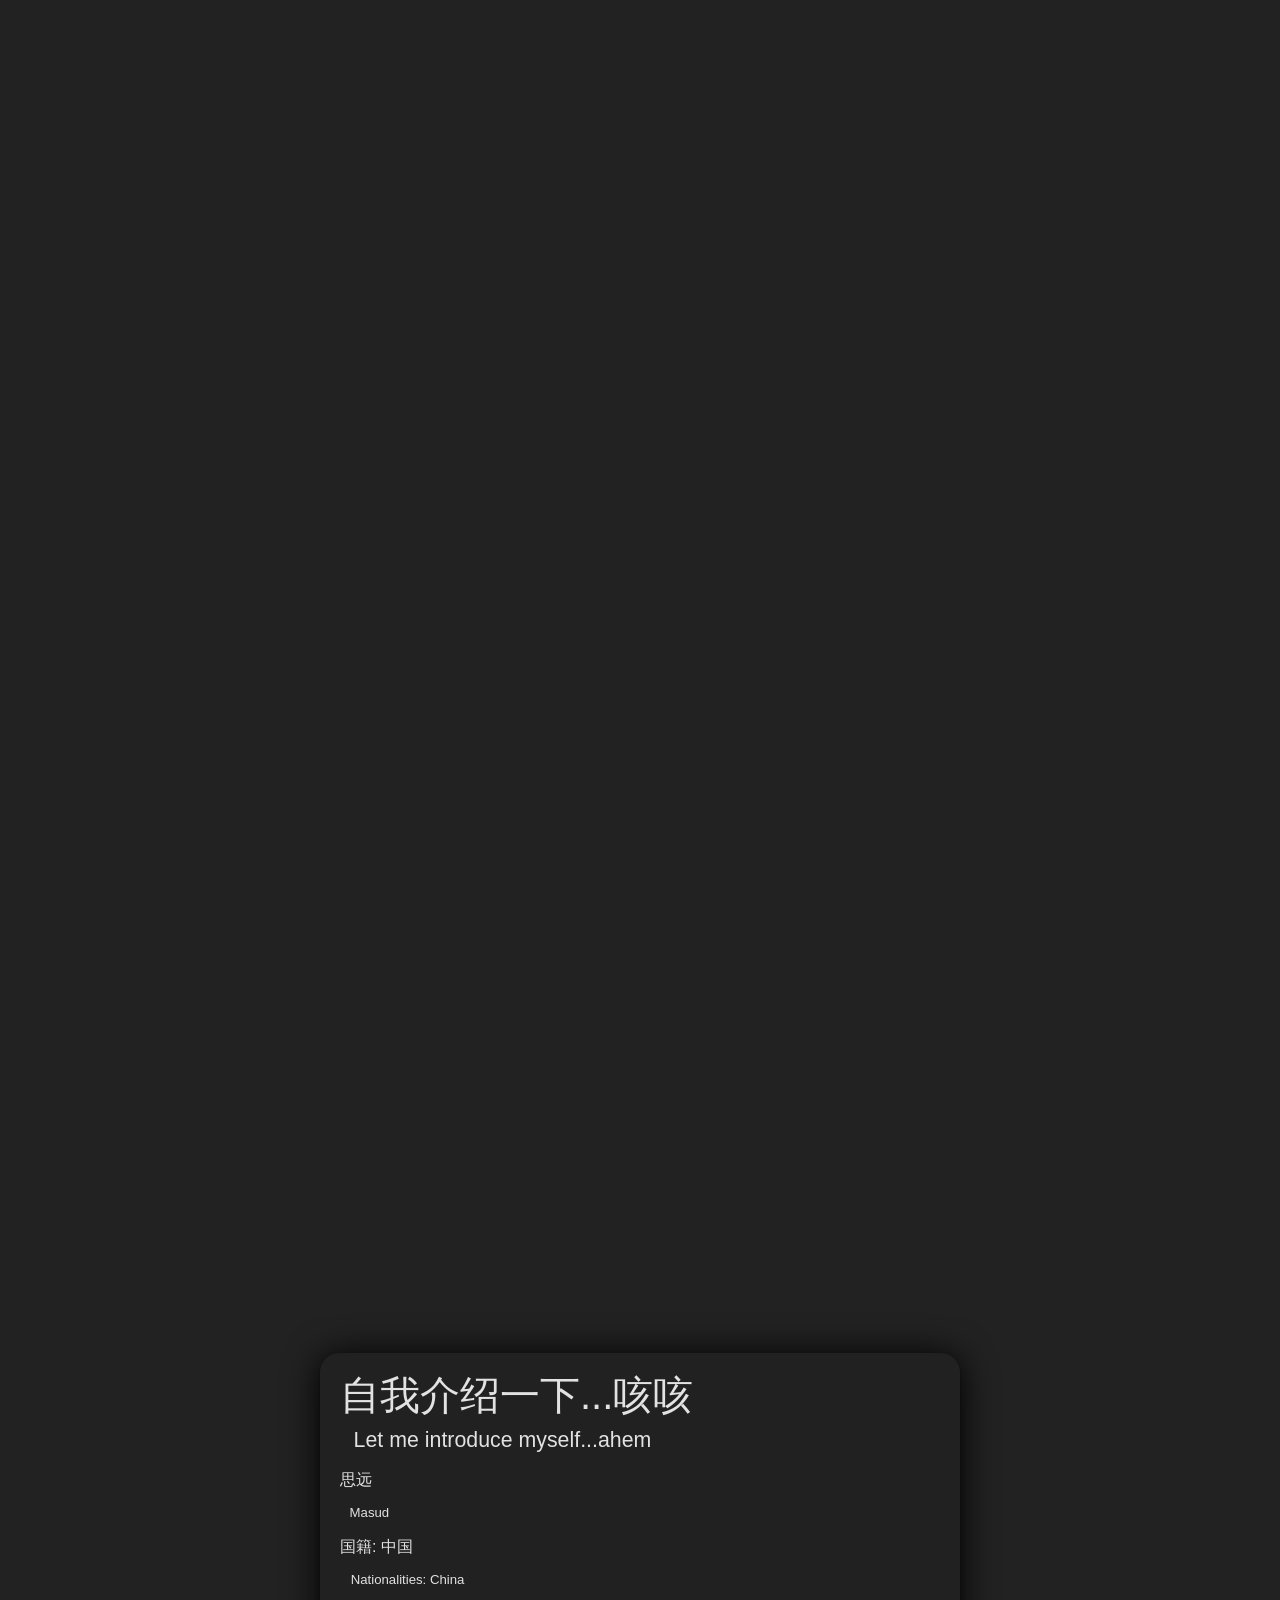
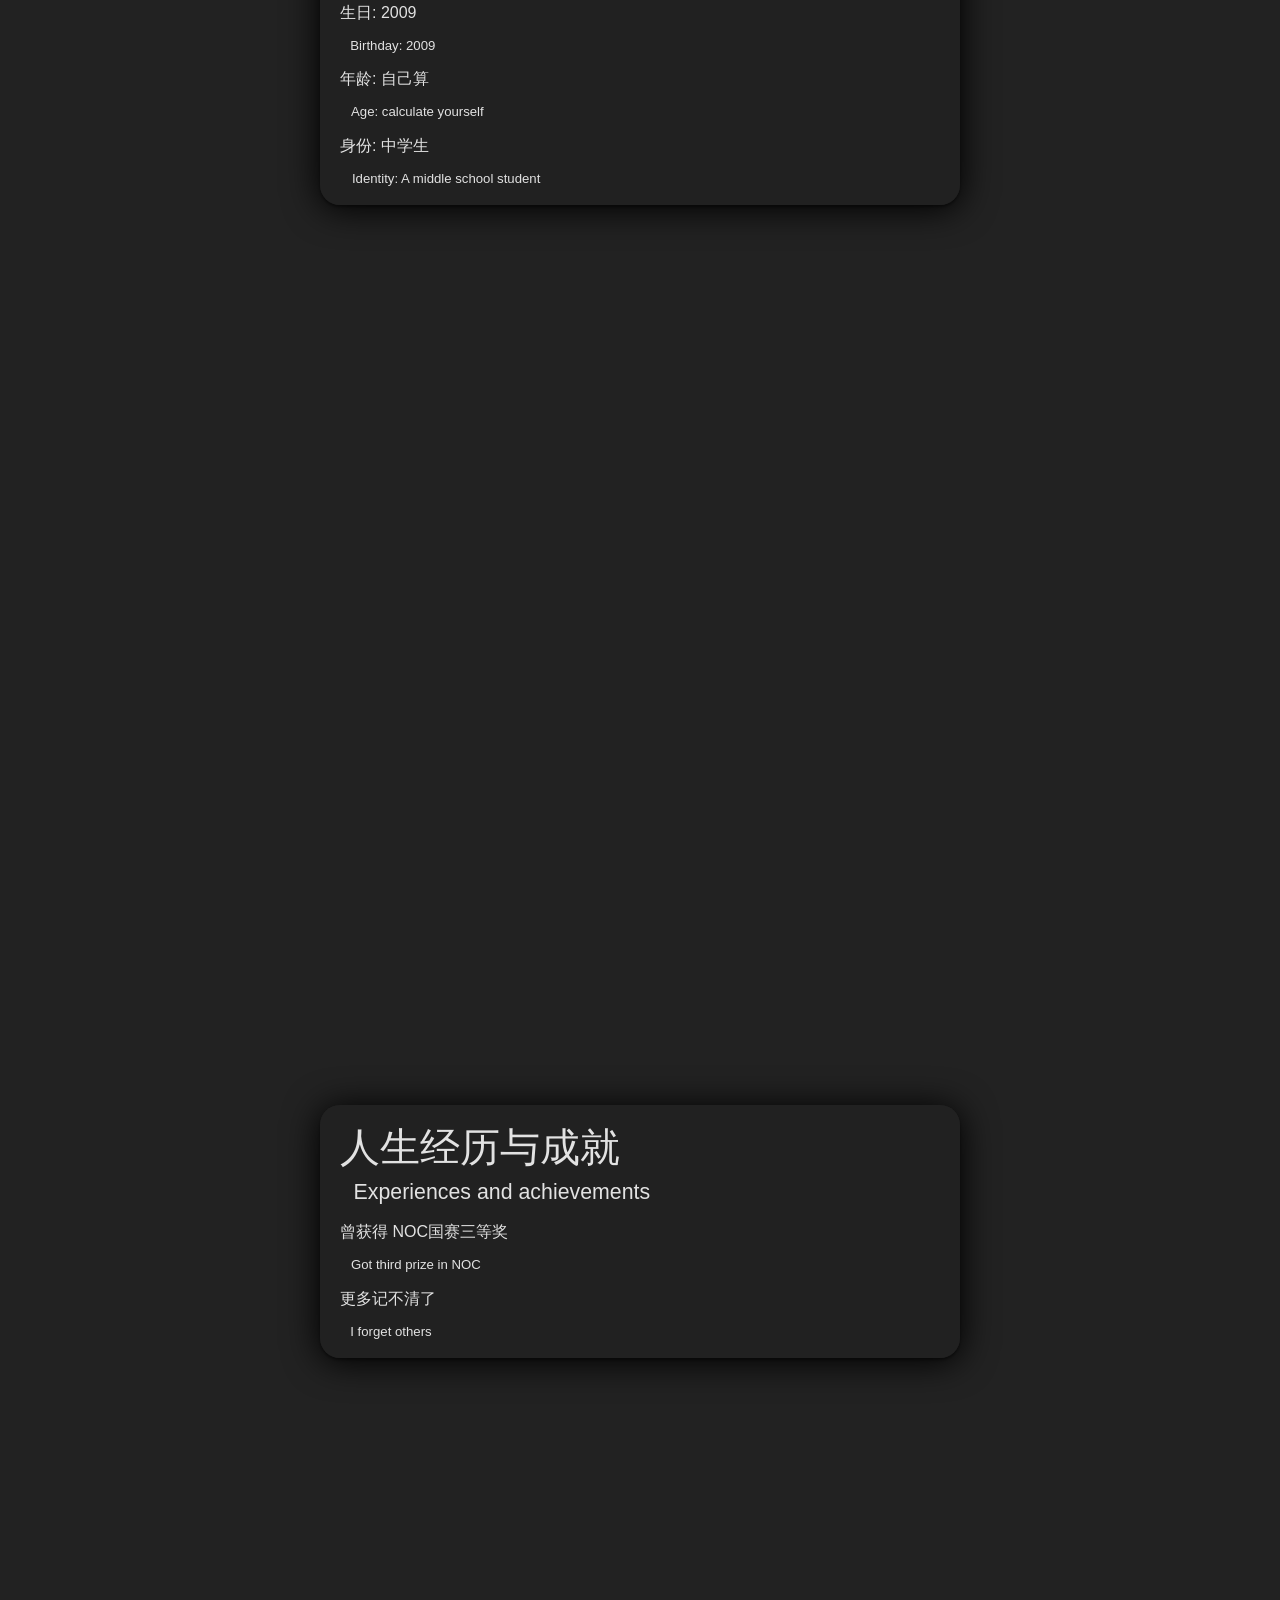
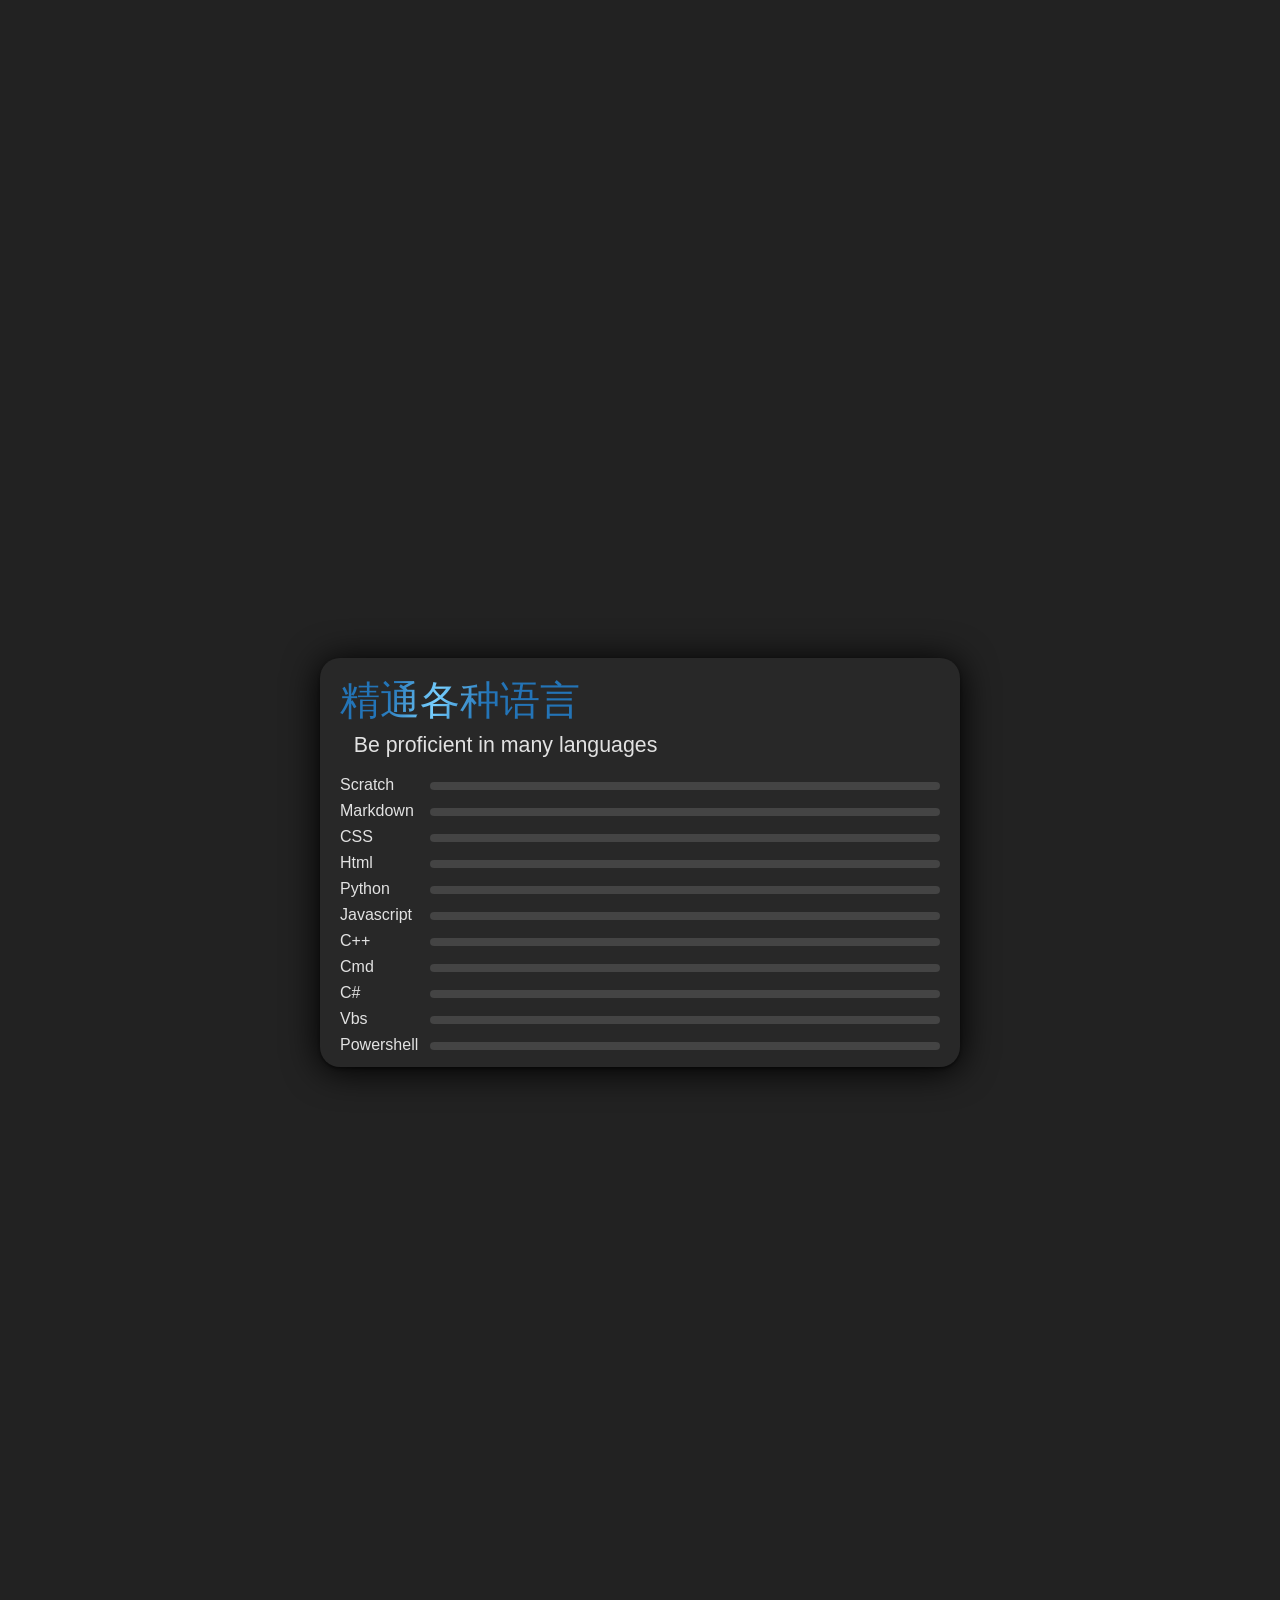
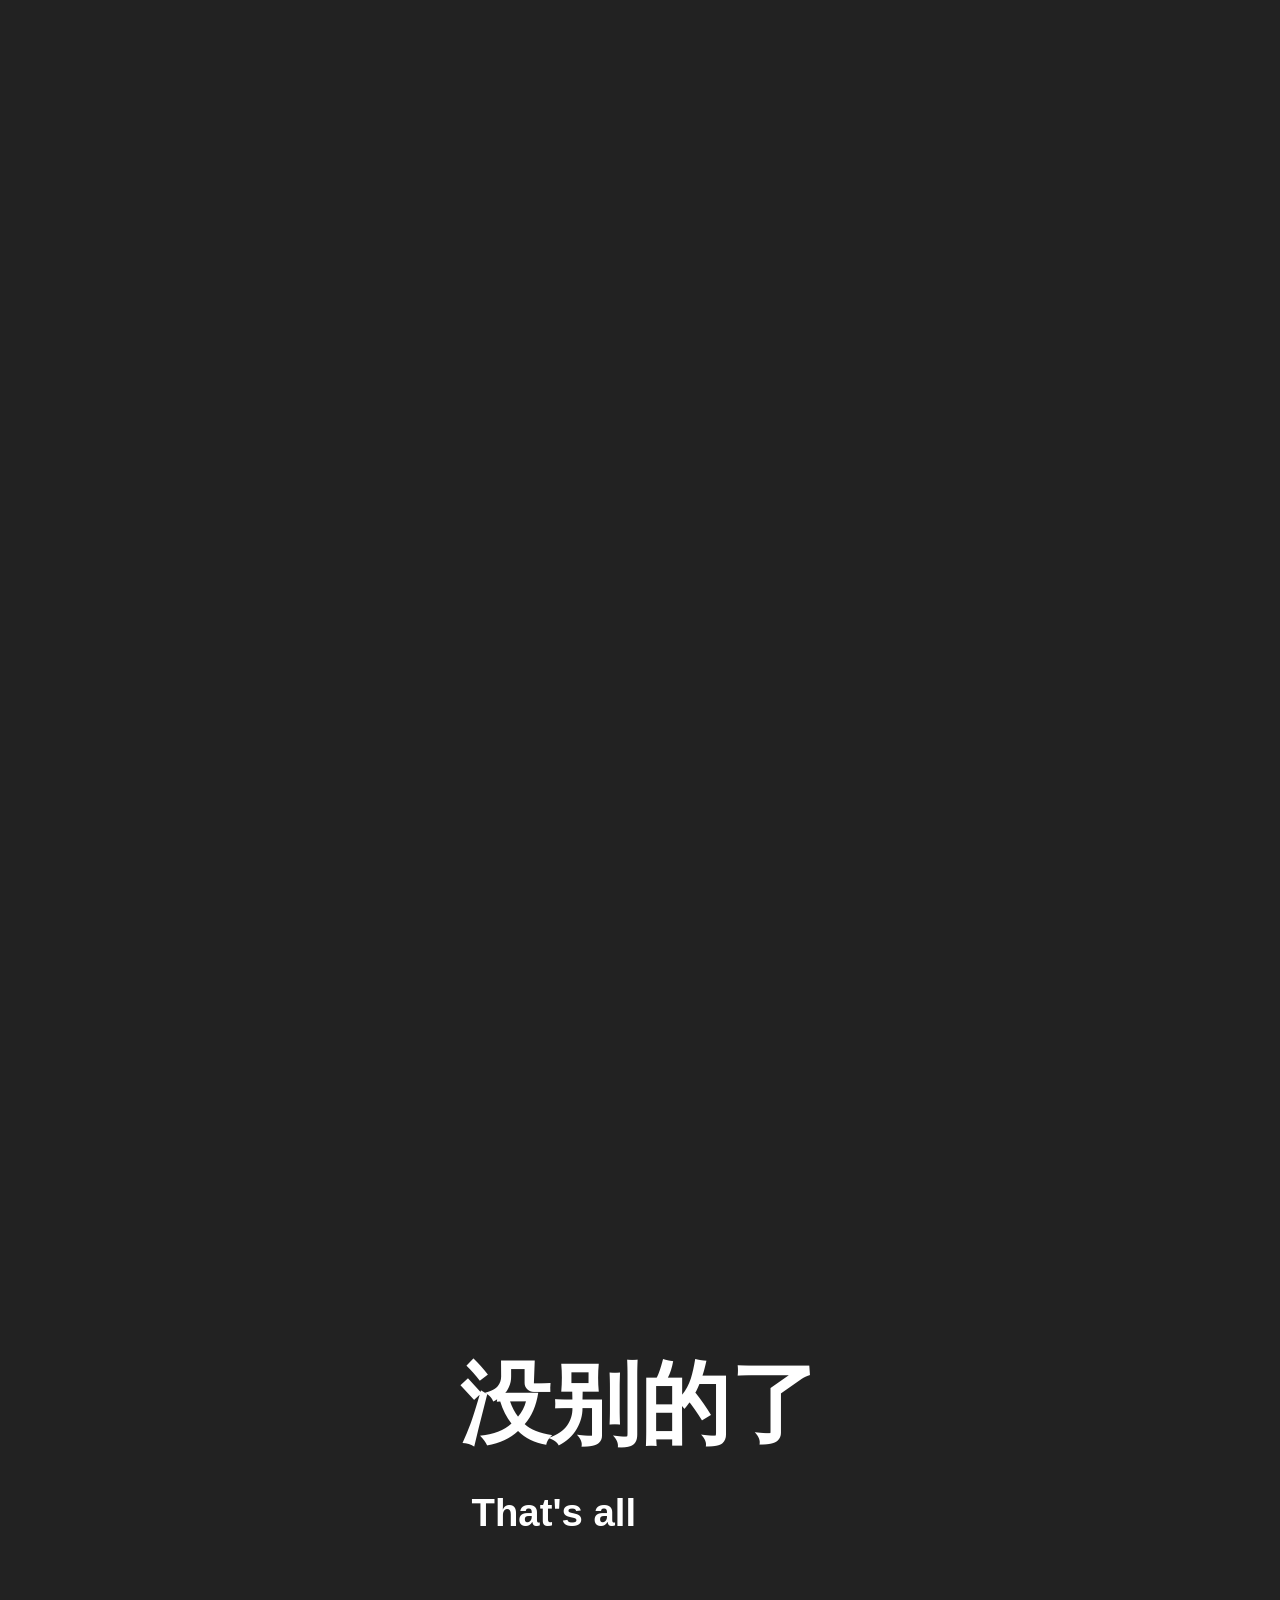
==== commit 5a81e1e0: "Update index.html" ====
--- a/index.html
+++ b/index.html
@@ -153,6 +153,7 @@
         <div class="body">
             <p>邮件: <a href="mailto:bsy0130@163.com" class="jump">bsy0130@163.com</a><span class="eng">E-mail: <a href="mailto:bsy0130@163.com" class="jump">bsy0130@163.com</a></span></p>
             <p>导航页: <a href="//114.bsynet.cc" class="jump">114.BSYNET.cc</a><span class="eng">Navigation page: <a href="//114.bsynet.cc" class="jump">114.BSYNET.cc</a></span></p>
+            <p>ICP备案: <a href="https://icp.gov.moe/?keyword=20240226" target="_blank" class="jump">萌ICP备20240226号</a><span class="eng">ICP: <a href="https://icp.gov.moe/?keyword=20240226" target="_blank">Moe ICP No. 20240226</a></span></p>
         </div>
     </div>
     <div class="box text center lock" style="margin-top: var(--ph);">
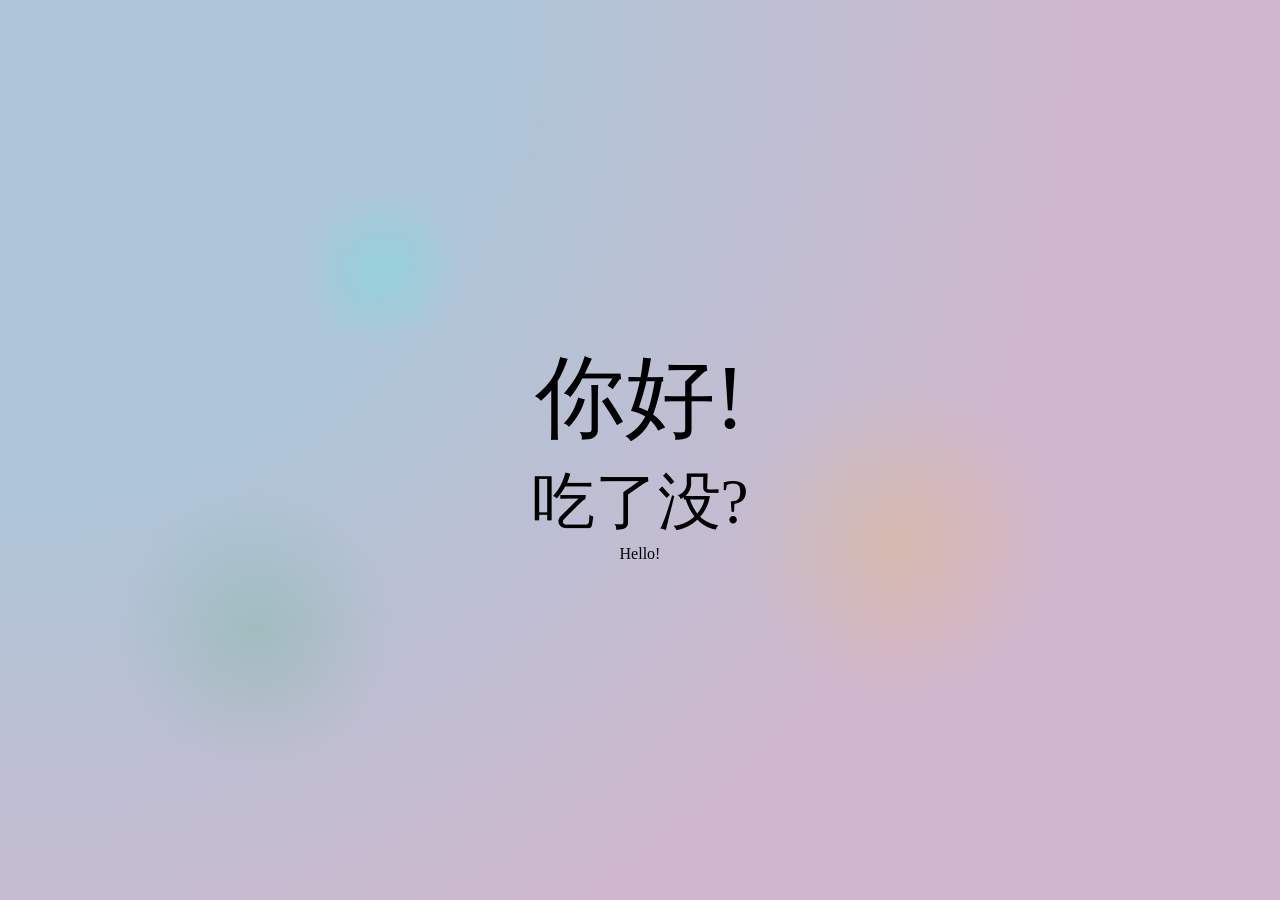
==== commit 3439f360: "V3.0 新版抄的星源2.0" ====
--- a/index.html
+++ b/index.html
@@ -1,219 +1,238 @@
 <!DOCTYPE html>
 <html lang="en">
-
 <head>
     <meta charset="UTF-8">
-    <meta http-equiv="X-UA-Compatible" content="IE=edge">
     <meta name="viewport" content="width=device-width, initial-scale=1.0">
-    <title>思远</title>
-    <link rel="stylesheet" href="/tapple/main.css">
-    <link rel="stylesheet" href="style.css">
-    <base target="_blank">
-    <script>
-var _hmt = _hmt || [];
-(function() {
-  var hm = document.createElement("script");
-  hm.src = "https://hm.baidu.com/hm.js?c4ec05e4ca7cb913395e86abb54e5923";
-  var s = document.getElementsByTagName("script")[0]; 
-  s.parentNode.insertBefore(hm, s);
-})();
-</script>
-
+    <title>星源 | Starry Source</title>
+    <style>
+        html{
+            height: 100%;
+            width: 100%;
+        }
+
+        .a{
+            cursor: pointer;
+        }
+
+        body{
+            display: flex;
+            background-color: #ddd;
+            position: fixed;
+            width:100%;
+            height:100%;
+            background-image: 
+                radial-gradient(circle at 30% 30%,#32ffea30,#00000000 80px),
+                radial-gradient(circle at 70% 60%,#ffbf2830,#00000000 160px),
+                radial-gradient(circle at 20% 70%,#3da86630,#00000000 140px),
+                radial-gradient(circle at 0 0,#acc6d8 0 30%,#d0b7cd 70%);
+            justify-content: center;
+            align-items: center;
+            padding: 0;
+            margin: 0;
+        }
+
+        .dn{
+            display: none !important;
+        }
+
+        .card{
+            transition: 200ms cubic-bezier(1,0,0,1);
+        }
+
+        .card.bg{
+            transform: translateX(20%);
+            opacity: 0;
+        }
+
+        .card.hide{
+            transform: translateX(-20%);
+            opacity: 0;
+        }
+
+        #hello>p{
+            text-align: center;
+            margin: 0;
+        }
+
+        #box{
+            width: calc(100% - 100px);
+            min-width: 120px;
+            max-width: 1000px;
+            height: calc(100% - 120px);
+            min-height: 300px;
+            max-height: 700px;
+            background-color: #eeeeeea0;
+            border-radius: 15px;
+            box-shadow: #00000040 4px 10px 20px;
+            display: flex;
+            justify-content: space-between;
+        }
+
+        #box.s{
+            flex-direction: column;
+        }
+
+        #ing{
+            display: flex;
+            flex-direction: column;
+            flex-grow: 1;
+            padding: 10px 15px 15px 15px;
+            max-width: 500px;
+        }
+
+        #box.s>#ing{
+            max-width: unset;
+            padding: 5px 15px 15px 30px;
+        }
+
+        #lang{
+            margin: 10px 0 0 30px;
+        }
+
+        #lang>p{
+            margin: 0;
+        }
+
+        .list{
+            display: flex;
+            flex-direction: column;
+            padding: 5px;
+            border-radius: 10px;
+            /* width: 100%; */
+        }
+
+        .list>.a{
+            display: block;
+            /* width: 100%; */
+            padding: 5px 10px;
+            border-radius: 8px;
+            transition: 50ms;
+            margin: 1px 0;
+        }
+
+        .list>.a:hover{
+            background-color: #7f7f7f30;
+        }
+
+        .list>.a:active{
+            opacity: 0.6;
+        }
+
+        .list>.a.sel{
+            background-color: #2983cc;
+            color: #eee;
+        }
+
+        .list.sel{
+            background-color: #ffffff40;
+        }
+
+        .btn{
+            display: inline-block;
+            background: #7f7f7f20;
+            border-radius: 8px;
+            padding: 9px 12px;
+            transition: 80ms;
+            user-select: none;
+            margin: 2px 5px;
+            width: max-content;
+            height: max-content;
+        }
+
+        .btn:hover{
+            filter: brightness(1.2);
+        }
+
+        .btn:active{
+            opacity: 0.6;
+        }
+
+        .btn.sub{
+            background: #2983cc;
+            color: #eee;
+        }
+    </style>
 </head>
-<body><div id="loadback" style="background-color:#000;width:100%;height:100%;z-index:105;position:fixed;transition:5s;top:0;left:0;color: #d2d2d2;">
-    <p id="loadbacktext" style="width:100%;position:absolute;left:0;font-size:50px;transition:1s;height:100px;top:calc(50% - 80px);text-align:center;opacity:0;margin:0;">
-        嗨,别来无恙啊!</p>
-    <p id="loadbacktexteng" style="width:100%;position:absolute;left:0;font-size:25px;transition:1s;height:50px;top:50%;text-align:center;opacity:0;margin:0;">
-        Hi,terribly nice to meet you!</p>
-    <script>setTimeout(()=>{document.getElementById('loadbacktext').style.opacity=1;document.getElementById('loadbacktexteng').style.opacity = 1;},100);
-        setTimeout(()=>{document.getElementById('loadbacktext').style.opacity=0;document.getElementById('loadbacktexteng').style.opacity = 0;},2100);
-        setTimeout(()=>{document.getElementById('loadbacktext').innerText = '与君初相识，犹如故人归。欢迎来到思远的网站';
-        document.getElementById('loadbacktexteng').innerText='Meeting you first time is like seeing an old friend.Welcome to SiYuan\'s website.'
-        document.getElementById('loadbacktext').style.opacity = 1;document.getElementById('loadbacktexteng').style.opacity=1;},4100);
-        let zh_ms=['海内存知己,天涯若比邻,正在加载请稍等...','有朋自远方来,不亦乐乎,欢迎!','君问归期未有期,巴山夜雨涨秋池,请耐心等待',
-        '无可奈何花落去,似曾相识燕归来,页面马上加载出来',
-        // '十年生死两茫茫,等待总是有结果的,请耐心',
-        '盈缩之期,不但在天;养怡之福,可得永年。正在努力加载','遗民泪尽胡尘里,南望王师又一年,你的网络太慢了',
-        '让我们再来一次吧'];let en_ms=['Wherever you are,friendship never chenge.Page is loading...','Meeting friends is very happy.Welcome!',
-        'Your returning date hasn\'t decided,rain rises the pond.Please wait','Flowers fall helplessly,the swallow return again,Page coming soon',
-        // 'Ten yaers,the distance between life and death.Please wait patiently',
-        'The length of life is not just decided by god.Loading hard...',
-        'Loyalists crying in Hun\'s territory,year after year.The network is too slow.','Let\'s do it again'];
-        let c=-1;
-        let bcci = setInterval(() => {
-            document.getElementById('loadbacktext').style.opacity=0;document.getElementById('loadbacktexteng').style.opacity =0;
-            setTimeout(() => {c++; document.getElementById('loadbacktext').innerText = zh_ms[c % 7];
-                document.getElementById('loadbacktexteng').innerText = en_ms[c % 7];
-                document.getElementById('loadbacktext').style.opacity=1;document.getElementById('loadbacktexteng').style.opacity = 1;
-            }, 1000);document.getElementById('loadback').style.backgroundColor = '#003561';
-            setTimeout(()=>{document.getElementById('loadback').style.backgroundColor = '#000';}, 5000);
-        }, 10000);
-        document.body.onload=()=>{ document.getElementById('loadback').style.opacity=0;setTimeout(()=>{document.getElementById('loadback').style.display='none';},3000); clearInterval(bcci)};</script>
+<body>
+    <script src="https://tjy-gitnub.github.io/tapple/jq.min.js"></script>
+    <div id="hello" class="card">
+        <p style="font-size: 10vh;">你好!</p>
+        <p style="font-size: 7vh;">吃了没?</p>
+        <p>Hello!</p>
     </div>
-    <div id="title">
-<!--        <svg class="xing" version="1.1" xmlns="http://www.w3.org/2000/svg" viewBox="0 0 160 160"><g transform="scale(0.303,0.303)"><g transform="translate(0,0)"><g transform="translate(0,0)"><g transform="translate(0,0) scale(1,1)">-->
-<!--            <path d=" M 227.01 101.00 C 241.50 92.40 256.46 83.91 273.08 80.17 C 285.83 79.43 299.04 79.23 311.18 83.75 C 318.92 87.97 324.71 95.00 330.76 101.26 C 334.18 104.49 333.91 109.58 335.17 113.82 C 337.93 122.86 335.54 132.26 334.92 141.43 C 334.47 149.51 332.32 157.37 330.11 165.12 C 325.69 178.08 316.32 188.44 307.92 198.95 C 300.09 208.67 286.60 207.70 275.58 209.82 C 267.63 210.93 261.55 216.69 256.25 222.24 C 246.75 232.73 237.12 243.11 227.30 253.30 C 216.94 264.29 208.41 276.84 200.44 289.62 C 212.44 294.06 225.48 292.87 237.97 291.82 C 251.43 290.55 264.42 286.13 278.03 286.01 C 282.05 285.37 287.39 285.71 289.65 281.68 C 293.09 270.19 290.68 258.01 292.49 246.33 C 296.76 236.23 309.76 230.62 320.03 234.85 C 332.72 239.06 345.99 243.05 356.78 251.23 C 359.35 256.40 357.00 262.57 353.81 266.87 C 346.21 278.99 332.40 284.65 320.64 291.65 C 314.02 303.05 309.87 315.75 305.50 328.16 C 311.24 332.77 318.47 334.17 324.98 337.07 C 327.75 341.31 327.83 347.02 328.42 351.95 C 324.63 359.89 320.16 367.65 314.28 374.27 C 310.59 379.45 305.28 383.74 302.93 389.78 C 304.57 391.59 306.82 392.90 309.34 392.82 C 318.95 394.21 328.30 390.72 337.89 391.08 C 347.63 397.50 351.93 409.05 354.64 419.87 C 329.30 433.43 299.68 434.13 273.07 444.08 C 263.19 446.17 253.10 447.42 243.04 448.27 C 247.04 444.88 251.45 441.51 252.88 436.20 C 249.64 435.38 246.41 434.59 243.17 433.82 C 245.70 431.74 248.45 429.90 250.77 427.59 C 251.08 423.45 247.55 420.37 245.80 416.97 C 246.60 414.08 248.25 410.98 247.01 407.99 C 243.33 398.98 236.66 390.40 237.34 380.22 C 241.34 370.43 248.81 362.46 255.41 354.37 C 259.36 348.60 267.62 347.25 270.36 340.57 C 271.89 340.83 273.43 341.08 274.97 341.31 C 280.38 332.50 282.48 322.37 283.94 312.28 C 280.06 311.79 275.93 310.40 272.23 312.19 C 267.13 314.40 262.52 317.73 256.96 318.81 C 249.27 320.69 242.21 324.44 234.58 326.51 C 226.28 328.66 218.06 331.33 209.62 332.85 C 200.28 331.76 191.15 328.06 183.87 322.10 C 173.24 309.64 176.00 290.15 186.47 278.46 C 192.67 272.53 200.02 268.02 206.56 262.50 C 213.95 256.15 218.58 247.31 225.79 240.81 C 232.28 235.15 236.85 227.70 241.62 220.64 C 243.91 217.68 243.25 213.80 243.57 210.30 C 238.98 210.31 234.80 208.43 230.49 207.19 C 224.39 206.55 218.22 208.11 212.14 206.75 C 203.62 205.07 194.11 205.92 186.94 200.07 C 179.68 196.57 176.67 189.05 173.53 182.24 C 170.81 176.61 171.11 170.10 170.87 164.02 C 170.71 141.65 171.77 118.57 181.22 97.90 C 188.67 104.37 196.73 110.51 201.74 119.22 C 210.87 114.17 218.88 107.46 227.01 101.00 M 264.30 104.70 C 256.22 105.17 251.10 111.63 246.06 117.07 C 234.93 127.92 227.32 141.61 220.43 155.38 C 215.64 166.41 218.18 180.62 227.64 188.38 C 234.41 194.34 243.98 194.19 252.37 195.64 C 258.05 186.84 260.10 176.61 262.89 166.71 C 263.97 162.43 269.86 162.15 273.07 164.03 C 278.43 167.10 282.70 171.70 287.51 175.52 C 300.34 161.90 308.94 141.98 303.71 123.26 C 303.20 114.90 295.08 110.44 289.26 105.80 C 281.26 103.22 272.57 103.92 264.30 104.70 Z"/>-->
-<!--        </g></g></g></g></svg>-->
-<!--        <svg class="yuan" version="1.1" xmlns="http://www.w3.org/2000/svg" viewBox="0 0 160 160"><g transform="scale(0.303,0.303)"><g transform="translate(0,0)"><g transform="translate(0,0)"><g transform="translate(0,0) scale(1,1)"><g transform="scale(2.9464285714285716,2.9464285714285716) translate(26.599999999999994,19.599999999999994)"><g transform="translate(0.000000,140.000000) scale(0.100000,-0.100000)" stroke="none">-->
-<!--            <path d="M833 1393 c-7 -3 -13 -10 -13 -17 0 -15 -195 -101 -252 -111 -21 -4 -38 -10 -38 -14 0 -4 14 -22 31 -39 52 -53 132 -37 211 42 20 20 39 36 42 36 3 0 -5 -24 -17 -52 -13 -29 -25 -57 -27 -63 -3 -9 -14 -36 -65 -152 l-10 -22 -40 20 c-37 18 -41 19 -52 2 -7 -9 -13 -27 -13 -39 0 -12 -10 -53 -21 -90 -12 -38 -24 -82 -26 -99 -3 -16 -11 -48 -18 -70 -21 -62 -34 -125 -25 -125 29 0 84 36 102 66 11 19 22 33 24 32 2 -2 4 -58 5 -124 1 -119 2 -121 30 -152 35 -37 53 -33 77 17 11 23 25 37 40 39 20 3 22 -1 22 -40 0 -42 -2 -45 -52 -75 -81 -48 -101 -51 -127 -14 -28 38 -48 39 -62 4 -6 -15 -14 -30 -20 -33 -16 -10 -13 -114 5 -147 14 -28 20 -31 48 -27 24 3 40 -1 58 -17 20 -17 21 -20 6 -15 -19 6 -19 6 -4 -11 9 -10 16 -20 15 -23 0 -3 4 -14 11 -25 6 -11 12 -16 12 -12 0 5 5 5 11 1 8 -4 7 -9 -2 -15 -8 -5 3 -6 26 -2 38 6 39 5 25 -13 -11 -15 -11 -16 0 -6 8 6 22 12 32 12 26 0 91 88 124 167 18 45 30 93 34 143 5 73 6 75 30 72 41 -4 73 -34 105 -99 17 -34 43 -75 59 -92 24 -25 32 -28 53 -20 54 20 72 42 73 86 0 59 -46 109 -141 153 -62 28 -78 32 -123 26 l-53 -6 -11 36 c-11 37 -7 64 10 64 6 0 5 -7 -2 -17 -7 -10 8 3 33 29 81 85 135 257 108 340 -12 37 -56 85 -81 88 -67 9 -100 -1 -158 -49 -33 -27 -70 -67 -83 -88 -19 -30 -24 -34 -27 -20 -5 26 45 157 61 157 4 0 7 7 7 14 0 8 13 34 28 58 16 24 46 69 66 100 21 32 51 72 67 89 36 39 36 65 1 105 -21 24 -38 33 -72 37 -25 3 -51 3 -57 0z m-219 -487 c5 -35 2 -58 -9 -82 -9 -19 -18 -34 -21 -34 -5 0 3 85 12 130 1 8 3 21 3 29 2 27 9 6 15 -43z m353 -22 c7 -19 -33 -150 -48 -160 -5 -3 -17 0 -25 7 -8 7 -37 13 -63 13 -38 1 -47 4 -44 17 10 38 126 139 160 139 7 0 16 -7 20 -16z m-183 -237 c17 -13 17 -15 -8 -42 -14 -15 -28 -26 -30 -24 -6 7 6 79 13 79 4 0 15 -6 25 -13z m16 -310 c0 -36 -28 -123 -48 -147 -15 -19 -21 -20 -44 -9 -15 6 -29 18 -32 25 -7 17 3 44 15 44 5 0 9 6 9 13 0 14 78 97 92 97 4 0 8 -10 8 -23z"/>-->
-<!--            <path d="M140 1185 c-11 -13 -8 -17 19 -26 40 -14 61 -48 37 -61 -24 -14 -19 -26 17 -43 17 -9 43 -22 57 -30 19 -11 27 -11 39 -2 12 9 13 9 7 0 -10 -18 -1 -16 18 3 21 20 21 93 0 122 -8 12 -28 29 -44 37 -39 20 -134 20 -150 0z"/>-->
-<!--            <path d="M23 793 c-31 -11 3 -109 51 -150 19 -17 26 -33 27 -60 0 -21 2 -51 4 -67 8 -60 14 -294 7 -300 -9 -10 -11 -36 -2 -36 5 0 14 -17 20 -37 13 -41 46 -83 65 -83 29 0 95 119 95 172 0 13 4 28 9 34 19 20 42 146 49 261 8 143 4 168 -15 92 -29 -114 -85 -276 -109 -314 l-25 -40 6 125 c4 69 9 163 11 209 5 80 5 84 -22 112 -15 16 -43 32 -63 35 -40 7 -87 29 -93 42 -1 5 -9 7 -15 5z"/>-->
-<!--            </g>-->
-<!--            </g></g></g></g></g></svg>-->
-<!--        <p>思远</p>-->
-        <p class="chinese text">思远的网站</p>
-        <p class="eng text">SiYuan's website</p>
-    </div>
-    <script src="/tapple/jq.min.js"></script>
-    <p style="width: 100px;left: calc(50% - 50px);position: absolute;top: 0;text-align: center;">往下滑...<span class="eng">Scroll down...</span></p>
-    <div class="box card fx h func" style="--speed:5;width: 50%;margin-left: 25%;margin-top: calc(var(--ph) * 2);">
-        <p class="tit">你好!👋<span class="eng">Hello!👋</span></p>
-        <div class="body">
-            <p>很高兴认识你！😀<span class="eng">Glad to meet you!😀</span></p>
-            <p>没错，我就是思远<span class="eng">Yes, I'm SiYuan</span></p>
+    <div id="box" class="card bg dn">
+        <div id="lang">
+            <p style="font-size: 9vh;">语言</p>
+            <p style="font-size: 6vh;">語言</p>
+            <p>Language</p>
+        </div>
+        <div id="ing">
+            <div>
+                <p style="font-size: 25px; margin-bottom: 10px;">语言 語言 Language</p>
+                <div class="list sel" id="inp-lang">
+                    <a class="a" onclick="cl('zh');$(this).addClass('sel');">现代汉语/現代漢語</a>
+                    <a class="a" onclick="cl('en');$(this).addClass('sel');">English</a>
+                </div>
+            </div>
+            <div id="tyg" style="display: none;">
+                <p style="font-size: 25px; margin-bottom: 10px;" class="tit">字体 字體</p>
+                <div class="list sel" id="inp-fm">
+                    <a class="a" onclick="$('#inp-fm>.a').removeClass('sel');$(this).addClass('sel');fm='hans';
+                $('#sub').text('确定');">简体</a>
+                    <a class="a" onclick="$('#inp-fm>.a').removeClass('sel');$(this).addClass('sel');fm='hant';
+                $('#sub').text('確定');">繁體</a>
+                </div>
+            </div>
+            <div style="flex-grow: 1;display: flex;align-items: end;justify-content: end;">
+            <a class="a btn sub" id="sub" onclick="sub();">确定/確定/Submit</a></div>
         </div>
     </div>
-    <div class="box card" style="--speed:5;width: 50%;margin-left: 25%;margin-top: var(--ph);position: relative;">
-        <p class="tit">自我介绍一下...咳咳<span class="eng">Let me introduce myself...ahem</span></p>
-        <div class="body">
-            <p>思远<span class="eng">Masud</span></p>
-            <p>国籍: 中国
-                <span class="eng">Nationalities: China</span></p>
-            <p>生日: 2009<span class="eng">Birthday: 2009</span></p>
-            <p>年龄: 自己算<span class="eng">Age: calculate yourself</span></p>
-            <p>身份: 中学生<span class="eng">Identity: A middle school student</span></p>
-        </div>
-    </div>
-    <div class="box card" style="--speed:5;width: 50%;margin-left: 25%;margin-top: var(--ph);position: relative;">
-        <p class="tit">人生经历与成就<span class="eng">Experiences and achievements</span></p>
-        <div class="body">
-<!--            <s>伟大的马克思主义者，伟大的无产阶级革命家、政治家、军事家、外交家，久经考验的共产主义战士，中国特色社会主义伟大事业的杰出领导者-->
-<!--                <span class="eng">A great Marxist, a great proletarian revolutionist, politician, militarist and-->
-<!--                    diplomat, a well tested communist soldier, and an outstanding leader in the great cause of socialism-->
-<!--                    with Chinese characteristics.</span></s>-->
-<!--            <p>2015年就读于成都市实验小学<span class="eng">Studied in Chengdu Experimental Primary School in 2015.</span></p>-->
-<!--            <p>2021年就读于成都市七中育才汇源校区<span class="eng">Studied in Chengdu No.7 Yucai Middle School Huiyuan Campus in-->
-<!--                    2021.</span></p>-->
-            <p>曾获得 NOC国赛三等奖<span class="eng">Got third prize in NOC</span></p>
-<!--            <p>曾获得 蓝桥杯国赛三等奖<span class="eng">Got third prize in Lanqiao national competition</span></p>-->
-            <p>更多记不清了<span class="eng">I forget others</span></p>
-        </div>
-    </div>
-    
-<div class="box card jt" style="--speed:5;width: 50%;margin-left: 25%;margin-top: var(--ph);backdrop-filter: none;background-color: #282828 !important;">
-        <p class="tit"><span class="shine" style="--color:#2374b7;--colorshine:#76cfff;--speed:4;">精通各种语言</span><span class="eng">Be proficient in many languages</span></p>
-        <div class="body">
-            <div><p style="margin: 0;">Scratch</p>
-                <div><div><div style="background: #ffab19;width: 99%;height: 100%;border-radius: 10px;"
-                    class="highlight width"></div></div></div></div>
-            <div><p style="margin: 0;">Markdown</p>
-                <div><div><div style="background: #bebebe;width: 85%;height: 100%;border-radius: 10px;"
-                    class="highlight width"></div></div></div></div>
-            <div><p style="margin: 0;">CSS</p>
-                <div><div><div style="background: #4061e8;width: 78%;height: 100%;border-radius: 10px;"
-                    class="highlight width"></div></div></div></div>
-            <div><p style="margin: 0;">Html</p>
-                <div><div><div style="background: #d66022;width: 70%;height: 100%;border-radius: 10px;"
-                    class="highlight width"></div></div></div></div>
-            <div><p style="margin: 0;">Python</p>
-                <div><div><div style="background: #4db8a6;width: 52%;height: 100%;border-radius: 10px;"
-                    class="highlight width"></div></div></div></div>
-            <div><p style="margin: 0;">Javascript</p>
-                <div><div><div style="background: #e9c900;width: 46%;height: 100%;border-radius: 10px;"
-                    class="highlight width"></div></div></div></div>
-            <div><p style="margin: 0;">C++</p>
-                <div><div><div style="background: #6c94c9;width: 42%;height: 100%;border-radius: 10px;"
-                    class="highlight width"></div></div></div></div>
-            <div><p style="margin: 0;">Cmd</p>
-                <div><div><div style="background: #aaaaaa;width: 40%;height: 100%;border-radius: 10px;"
-                    class="highlight width"></div></div></div></div>
-            <div><p style="margin: 0;">C#</p>
-                <div><div><div style="background: #64047f;width: 30%;height: 100%;border-radius: 10px;"
-                    class="highlight width"></div></div></div></div>
-            <div><p style="margin: 0;">Vbs</p>
-                <div><div><div style="background: #a2e0ff;width: 8%;height: 100%;border-radius: 10px;"
-                    class="highlight width"></div></div></div></div>
-            <div><p style="margin: 0;">Powershell</p>
-                <div><div><div style="background: #3e6dbf;width: 7%;height: 100%;border-radius: 10px;"
-                    class="highlight width"></div></div></div></div>
-        </div>
-    </div>
-    <div class="box card fx h func" style="--speed:5;width: 50%;margin-left: 25%;margin-top: var(--ph);">
-        <p class="tit">擅长...<span class="eng">Be talented in...</span></p>
-        <div class="body">
-            <p>瞎装各种系统<span class="eng">Installing many kinds of systems happily</span></p>
-            <p>把各种软件都换成预览版<span class="eng">Changing all kinds apps to preview/beta version</span></p>
-            <p>剪视频<span class="eng">Editing videos</span></p>
-            <s>唱🎤、跳💃、Rap😲、篮球🏀<span class="eng">Singing🎤, dancing💃, rapping😲 and palying basketball🏀</span></s>
-            <p>做作业<span class="eng">Doing <s>housework</s> homework</span></p>
-        </div>
-    </div>
-    <div class="box card fx h func" style="--speed:5;width: 50%;margin-left: 25%;margin-top: var(--ph);">
-        <p class="tit">联系方式<span class="eng">Contact</span></p>
-        <div class="body">
-            <p>邮件: <a href="mailto:bsy0130@163.com" class="jump">bsy0130@163.com</a><span class="eng">E-mail: <a href="mailto:bsy0130@163.com" class="jump">bsy0130@163.com</a></span></p>
-            <p>导航页: <a href="//114.bsynet.cc" class="jump">114.BSYNET.cc</a><span class="eng">Navigation page: <a href="//114.bsynet.cc" class="jump">114.BSYNET.cc</a></span></p>
-            <p>ICP备案: <a href="https://icp.gov.moe/?keyword=20240226" target="_blank" class="jump">萌ICP备20240226号</a><span class="eng">ICP: <a href="https://icp.gov.moe/?keyword=20240226" target="_blank">Moe ICP No. 20240226</a></span></p>
-        </div>
-    </div>
-    <div class="box text center lock" style="margin-top: var(--ph);">
-        <h1 style="font-size: 90px;"><span  style="color: #fff;">没别的了</span><span class="eng">That's all</span></h1>
-    </div>
-    <!-- 预加载 -->
-    <script src="/tapple/scroll.js"></script>
     <script>
-        my_scroll=(t)=>{
-            if(t==0){
-                $('#title>.xing').css('transform',`translateY(100px)`);
-                $('#title>.xing').css('opacity',`0`);
-                $('#title>.yuan').css('transform',`translateY(100px)`);
-                $('#title>.yuan').css('opacity',`0`);
-                $('#title>.text').css('transform',`translateY(50px)`);
-                $('#title>.text').css('opacity',`0`);
-            }else if(0<t && t<100){
-                $('#title>.xing').css('transform',`translateY(${(100-t)}px)`);
-                $('#title>.xing').css('opacity',`${(t/100)}`);
-                $('#title>.yuan').css('transform',`translateY(100px)`);
-                $('#title>.yuan').css('opacity',`0`);
-            }else if(t>=100 && t<200){
-                $('#title>.xing').css('transform',`translateY(0)`);
-                $('#title>.xing').css('opacity',`1`);
-                $('#title>.yuan').css('transform',`translateY(${(200-t)}px)`);
-                $('#title>.yuan').css('opacity',`${((t-100)/100)}`);
-                $('#title>.text').css('transform',`translateY(50px)`);
-                $('#title>.text').css('opacity',`0`);
-            }else if(t>=200 && t<300){
-                $('#title>.yuan').css('transform',`translateY(0)`);
-                $('#title>.yuan').css('opacity',`1`);
-                $('#title>.text').css('transform',`translateY(0)`);
-                $('#title>.text').css('opacity',`1`);
-                $('#title').show(200);
-            }else if(t<400){
-                $('#title>.xing').css('transform',`translateY(0)`);
-                $('#title>.xing').css('opacity',`1`);
-                $('#title>.yuan').css('transform',`translateY(0)`);
-                $('#title>.yuan').css('opacity',`1`);
-                $('#title>.text').css('transform',`translateY(0)`);
-                $('#title>.text').css('opacity',`1`);
-                $('#title').show(200);
+        let lang=-1,fm=-1;
+        function cl(x) {
+            $('#inp-lang>.a').removeClass('sel');
+            lang=x;
+            if(x=='zh'){
+                $('#tyg').show();
+                $('#sub').text('确定/確定');
+            }else if(x=='en'){
+                $('#tyg').hide();
+                $('#inp-fm>.a').removeClass('sel');
+                fm='us';
+                $('#sub').text('Submit');
+            }
+        }
+        function init() {
+            
+            if (window.innerHeight>630) {
+                if(window.innerWidth<window.innerHeight){
+                    $('#box').addClass('s');
+                }else{
+                    $('#box').removeClass('s');
+                }
             }else{
-                $('#title').hide(200);
+                $('#box').removeClass('s');
             }
-            const box_win12 = $('#win12')[0];
-            if(t<box_win12.offsetTop+box_win12.offsetHeight&&box_win12.offsetTop-ph<t){
-                if(!$('body').hasClass('win12')) $('body').addClass('win12');
-            }else{
-                $('body').removeClass('win12');
-            }
-            const box_nikov = $('#nikov')[0];
-            if(t<box_nikov.offsetTop+box_nikov.offsetHeight&&box_nikov.offsetTop-ph<t){
-                if(!$('body').hasClass('nikov')) $('body').addClass('nikov');
-            }else{
-                $('body').removeClass('nikov');
-            }
-        }
+        }
+        window.onresize=init;
+        function sub(){
+            if(lang!=-1 && fm!=-1)
+                window.location.href='content-'+lang+'-'+fm+'.html';
+        }
+
+        init();
+        setTimeout(() => {
+            $('#hello').addClass('hide');
+        }, 2500);
+        setTimeout(() => {
+            $('#box').removeClass('dn');
+            $('#hello').addClass('dn');
+        }, 2700);
+        setTimeout(() => {
+            $('#box').removeClass('bg');
+        }, 2800);
+
+
     </script>
-    <!-- <img src="https://bing.com/th?id=OHR.Trossachs_ZH-CN9299955040_UHD.jpg&qlt=100" alt=""> -->
 </body>
-
-</html>
+</html>
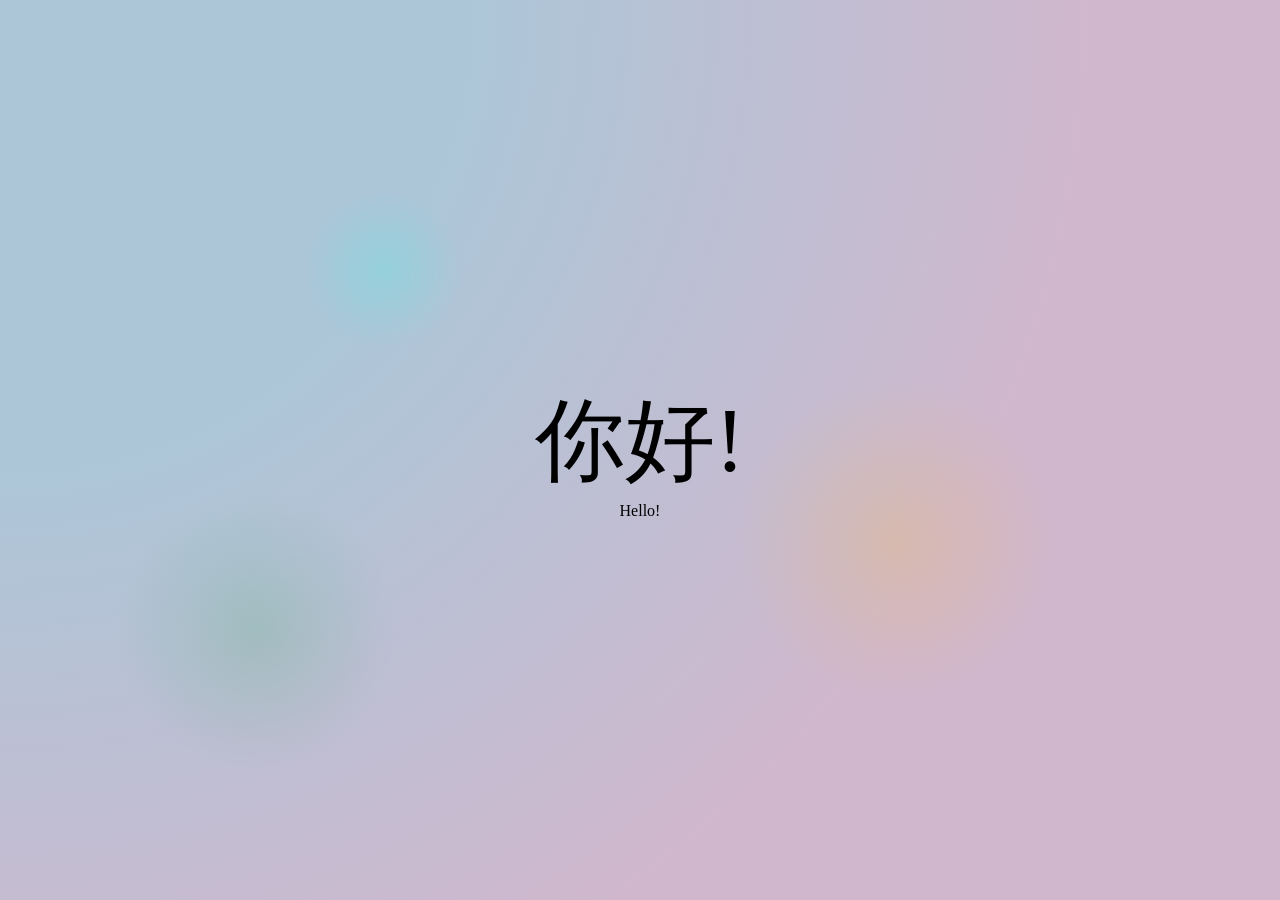
==== commit 30839ebb: "Update index.html" ====
--- a/index.html
+++ b/index.html
@@ -3,7 +3,7 @@
 <head>
     <meta charset="UTF-8">
     <meta name="viewport" content="width=device-width, initial-scale=1.0">
-    <title>星源 | Starry Source</title>
+    <title>思远 | Siyuan</title>
     <style>
         html{
             height: 100%;
@@ -20,7 +20,7 @@
             position: fixed;
             width:100%;
             height:100%;
-            background-image: 
+            background-image:
                 radial-gradient(circle at 30% 30%,#32ffea30,#00000000 80px),
                 radial-gradient(circle at 70% 60%,#ffbf2830,#00000000 160px),
                 radial-gradient(circle at 20% 70%,#3da86630,#00000000 140px),
@@ -157,34 +157,30 @@
     <script src="https://tjy-gitnub.github.io/tapple/jq.min.js"></script>
     <div id="hello" class="card">
         <p style="font-size: 10vh;">你好!</p>
-        <p style="font-size: 7vh;">吃了没?</p>
         <p>Hello!</p>
     </div>
     <div id="box" class="card bg dn">
         <div id="lang">
             <p style="font-size: 9vh;">语言</p>
-            <p style="font-size: 6vh;">語言</p>
             <p>Language</p>
         </div>
         <div id="ing">
             <div>
-                <p style="font-size: 25px; margin-bottom: 10px;">语言 語言 Language</p>
+                <p style="font-size: 25px; margin-bottom: 10px;">语言 Language</p>
                 <div class="list sel" id="inp-lang">
-                    <a class="a" onclick="cl('zh');$(this).addClass('sel');">现代汉语/現代漢語</a>
+                    <a class="a" onclick="cl('zh');$(this).addClass('sel');">中文</a>
                     <a class="a" onclick="cl('en');$(this).addClass('sel');">English</a>
                 </div>
             </div>
             <div id="tyg" style="display: none;">
-                <p style="font-size: 25px; margin-bottom: 10px;" class="tit">字体 字體</p>
+                <p style="font-size: 25px; margin-bottom: 10px;" class="tit">字体</p>
                 <div class="list sel" id="inp-fm">
                     <a class="a" onclick="$('#inp-fm>.a').removeClass('sel');$(this).addClass('sel');fm='hans';
                 $('#sub').text('确定');">简体</a>
-                    <a class="a" onclick="$('#inp-fm>.a').removeClass('sel');$(this).addClass('sel');fm='hant';
-                $('#sub').text('確定');">繁體</a>
                 </div>
             </div>
             <div style="flex-grow: 1;display: flex;align-items: end;justify-content: end;">
-            <a class="a btn sub" id="sub" onclick="sub();">确定/確定/Submit</a></div>
+            <a class="a btn sub" id="sub" onclick="sub();">确定/Submit</a></div>
         </div>
     </div>
     <script>
@@ -194,7 +190,7 @@
             lang=x;
             if(x=='zh'){
                 $('#tyg').show();
-                $('#sub').text('确定/確定');
+                $('#sub').text('确定');
             }else if(x=='en'){
                 $('#tyg').hide();
                 $('#inp-fm>.a').removeClass('sel');
@@ -203,7 +199,7 @@
             }
         }
         function init() {
-            
+
             if (window.innerHeight>630) {
                 if(window.innerWidth<window.innerHeight){
                     $('#box').addClass('s');
@@ -235,4 +231,4 @@
 
     </script>
 </body>
-</html>+</html>
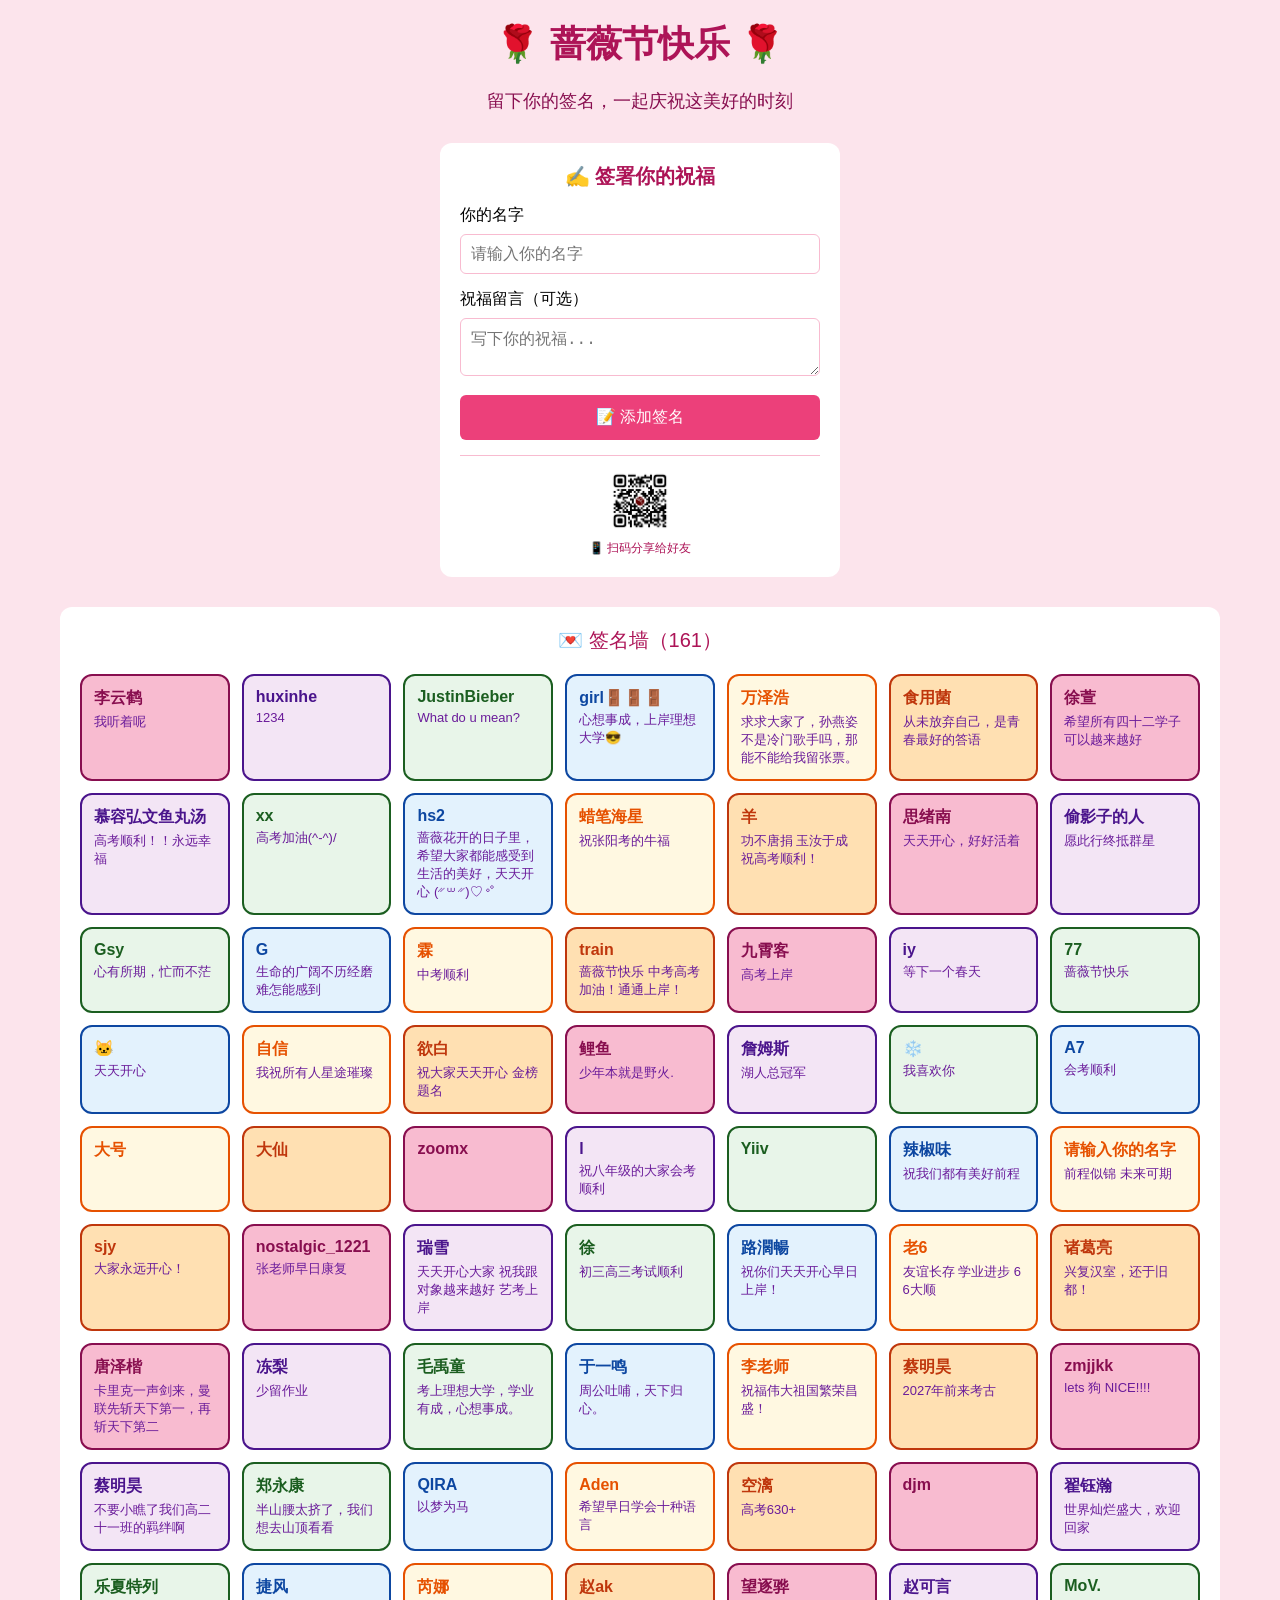
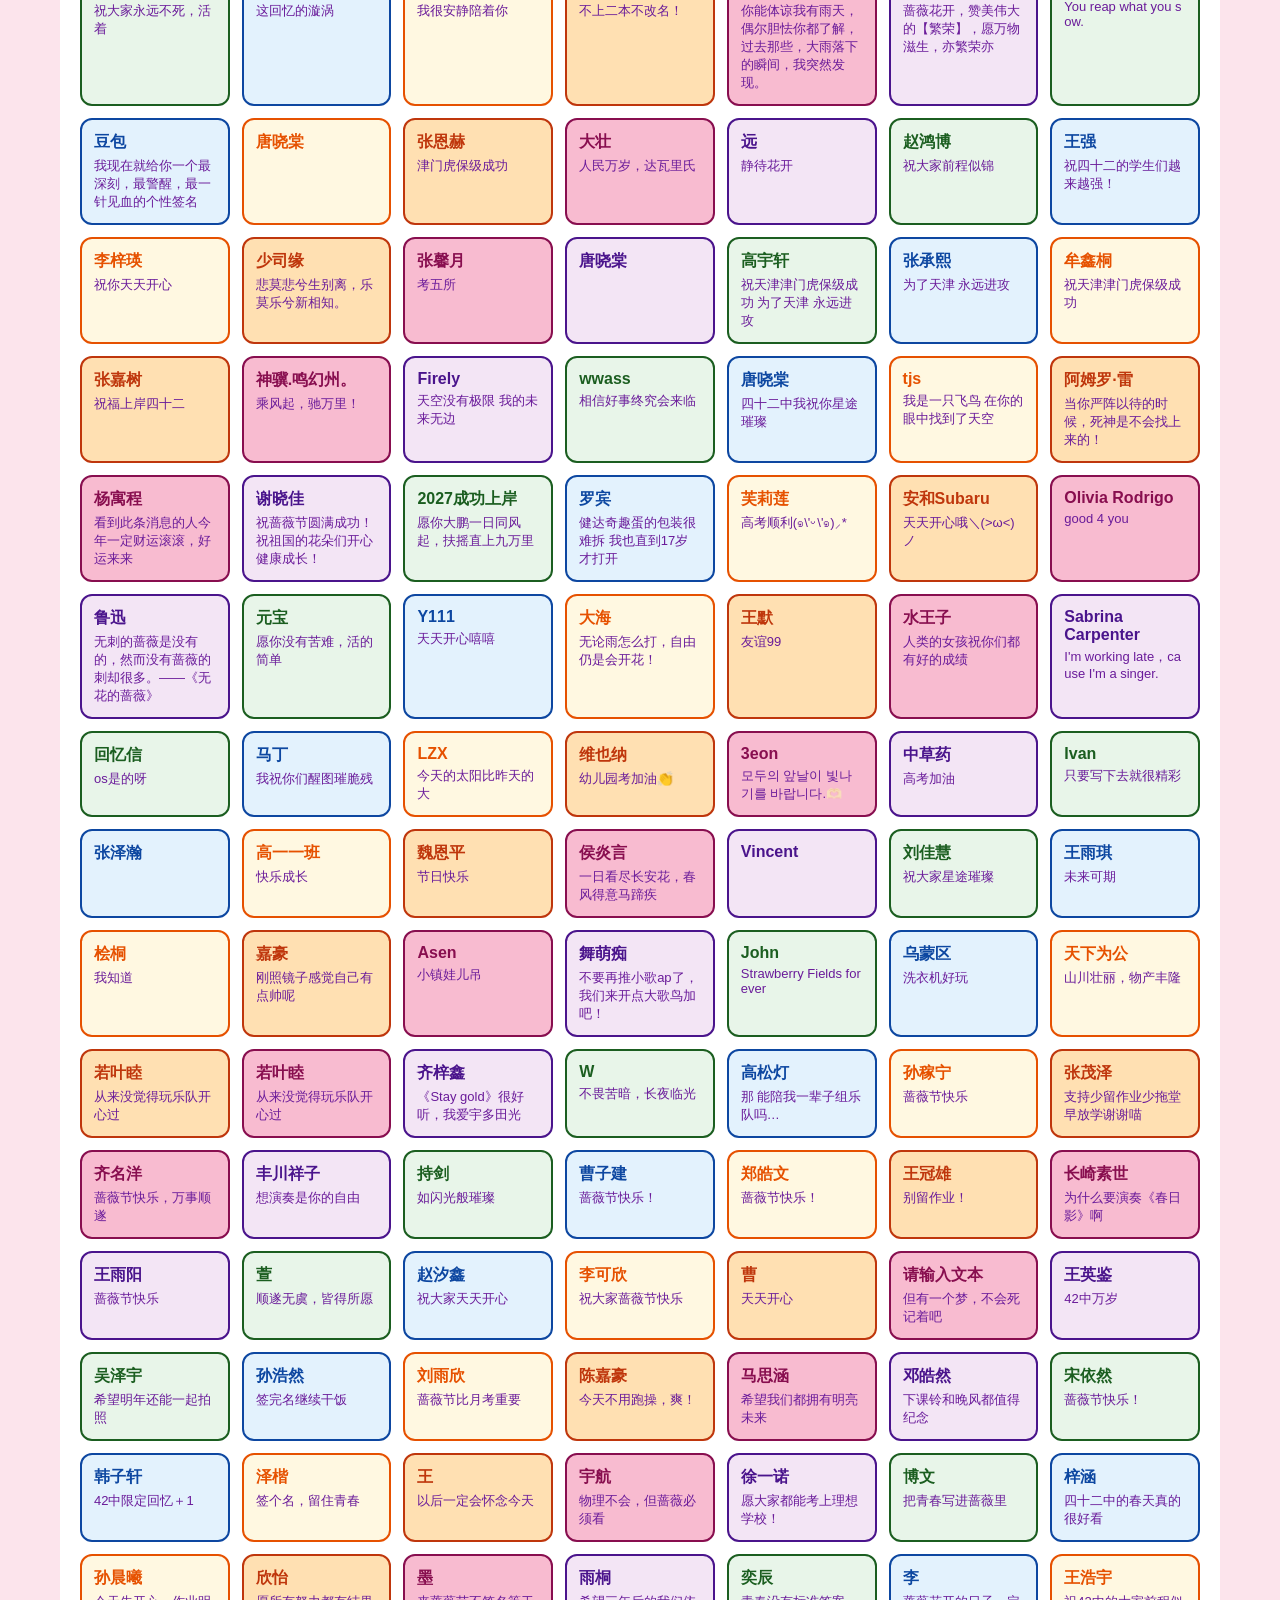
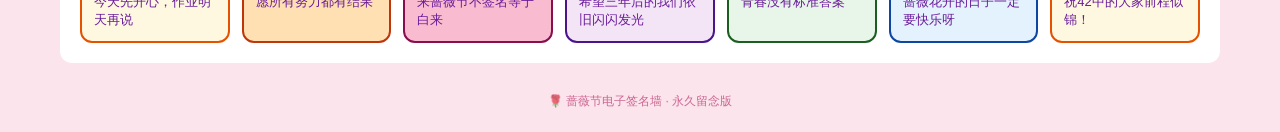
==== commit 22383458: "Add files via upload" ====
--- a/index.html
+++ b/index.html
@@ -1,234 +1,230 @@
-<!DOCTYPE html>
-<html lang="en">
-<head>
-    <meta charset="UTF-8">
-    <meta name="viewport" content="width=device-width, initial-scale=1.0">
-    <title>思远 | Siyuan</title>
-    <style>
-        html{
-            height: 100%;
-            width: 100%;
-        }
-
-        .a{
-            cursor: pointer;
-        }
-
-        body{
-            display: flex;
-            background-color: #ddd;
-            position: fixed;
-            width:100%;
-            height:100%;
-            background-image:
-                radial-gradient(circle at 30% 30%,#32ffea30,#00000000 80px),
-                radial-gradient(circle at 70% 60%,#ffbf2830,#00000000 160px),
-                radial-gradient(circle at 20% 70%,#3da86630,#00000000 140px),
-                radial-gradient(circle at 0 0,#acc6d8 0 30%,#d0b7cd 70%);
-            justify-content: center;
-            align-items: center;
-            padding: 0;
-            margin: 0;
-        }
-
-        .dn{
-            display: none !important;
-        }
-
-        .card{
-            transition: 200ms cubic-bezier(1,0,0,1);
-        }
-
-        .card.bg{
-            transform: translateX(20%);
-            opacity: 0;
-        }
-
-        .card.hide{
-            transform: translateX(-20%);
-            opacity: 0;
-        }
-
-        #hello>p{
-            text-align: center;
-            margin: 0;
-        }
-
-        #box{
-            width: calc(100% - 100px);
-            min-width: 120px;
-            max-width: 1000px;
-            height: calc(100% - 120px);
-            min-height: 300px;
-            max-height: 700px;
-            background-color: #eeeeeea0;
-            border-radius: 15px;
-            box-shadow: #00000040 4px 10px 20px;
-            display: flex;
-            justify-content: space-between;
-        }
-
-        #box.s{
-            flex-direction: column;
-        }
-
-        #ing{
-            display: flex;
-            flex-direction: column;
-            flex-grow: 1;
-            padding: 10px 15px 15px 15px;
-            max-width: 500px;
-        }
-
-        #box.s>#ing{
-            max-width: unset;
-            padding: 5px 15px 15px 30px;
-        }
-
-        #lang{
-            margin: 10px 0 0 30px;
-        }
-
-        #lang>p{
-            margin: 0;
-        }
-
-        .list{
-            display: flex;
-            flex-direction: column;
-            padding: 5px;
-            border-radius: 10px;
-            /* width: 100%; */
-        }
-
-        .list>.a{
-            display: block;
-            /* width: 100%; */
-            padding: 5px 10px;
-            border-radius: 8px;
-            transition: 50ms;
-            margin: 1px 0;
-        }
-
-        .list>.a:hover{
-            background-color: #7f7f7f30;
-        }
-
-        .list>.a:active{
-            opacity: 0.6;
-        }
-
-        .list>.a.sel{
-            background-color: #2983cc;
-            color: #eee;
-        }
-
-        .list.sel{
-            background-color: #ffffff40;
-        }
-
-        .btn{
-            display: inline-block;
-            background: #7f7f7f20;
-            border-radius: 8px;
-            padding: 9px 12px;
-            transition: 80ms;
-            user-select: none;
-            margin: 2px 5px;
-            width: max-content;
-            height: max-content;
-        }
-
-        .btn:hover{
-            filter: brightness(1.2);
-        }
-
-        .btn:active{
-            opacity: 0.6;
-        }
-
-        .btn.sub{
-            background: #2983cc;
-            color: #eee;
-        }
-    </style>
-</head>
-<body>
-    <script src="https://tjy-gitnub.github.io/tapple/jq.min.js"></script>
-    <div id="hello" class="card">
-        <p style="font-size: 10vh;">你好!</p>
-        <p>Hello!</p>
-    </div>
-    <div id="box" class="card bg dn">
-        <div id="lang">
-            <p style="font-size: 9vh;">语言</p>
-            <p>Language</p>
-        </div>
-        <div id="ing">
-            <div>
-                <p style="font-size: 25px; margin-bottom: 10px;">语言 Language</p>
-                <div class="list sel" id="inp-lang">
-                    <a class="a" onclick="cl('zh');$(this).addClass('sel');">中文</a>
-                    <a class="a" onclick="cl('en');$(this).addClass('sel');">English</a>
-                </div>
-            </div>
-            <div id="tyg" style="display: none;">
-                <p style="font-size: 25px; margin-bottom: 10px;" class="tit">字体</p>
-                <div class="list sel" id="inp-fm">
-                    <a class="a" onclick="$('#inp-fm>.a').removeClass('sel');$(this).addClass('sel');fm='hans';
-                $('#sub').text('确定');">简体</a>
-                </div>
-            </div>
-            <div style="flex-grow: 1;display: flex;align-items: end;justify-content: end;">
-            <a class="a btn sub" id="sub" onclick="sub();">确定/Submit</a></div>
-        </div>
-    </div>
-    <script>
-        let lang=-1,fm=-1;
-        function cl(x) {
-            $('#inp-lang>.a').removeClass('sel');
-            lang=x;
-            if(x=='zh'){
-                $('#tyg').show();
-                $('#sub').text('确定');
-            }else if(x=='en'){
-                $('#tyg').hide();
-                $('#inp-fm>.a').removeClass('sel');
-                fm='us';
-                $('#sub').text('Submit');
-            }
-        }
-        function init() {
-
-            if (window.innerHeight>630) {
-                if(window.innerWidth<window.innerHeight){
-                    $('#box').addClass('s');
-                }else{
-                    $('#box').removeClass('s');
-                }
-            }else{
-                $('#box').removeClass('s');
-            }
-        }
-        window.onresize=init;
-        function sub(){
-            if(lang!=-1 && fm!=-1)
-                window.location.href='content-'+lang+'-'+fm+'.html';
-        }
-
-        init();
-        setTimeout(() => {
-            $('#hello').addClass('hide');
-        }, 2500);
-        setTimeout(() => {
-            $('#box').removeClass('dn');
-            $('#hello').addClass('dn');
-        }, 2700);
-        setTimeout(() => {
-            $('#box').removeClass('bg');
-        }, 2800);
-
-
-    </script>
-</body>
-</html>
+<!DOCTYPE html>
+<html lang="zh-CN">
+<head>
+    <meta charset="UTF-8">
+    <meta name="viewport" content="width=device-width, initial-scale=1.0">
+    <title>🌹 蔷薇节签名墙</title>
+    <style>
+        * { margin: 0; padding: 0; box-sizing: border-box; }
+        body {
+            font-family: -apple-system, BlinkMacSystemFont, "Segoe UI", sans-serif;
+            background: #fce4ec;
+            min-height: 100vh;
+        }
+        .container {
+            max-width: 1200px;
+            margin: 0 auto;
+            padding: 20px;
+        }
+        h1 {
+            text-align: center;
+            color: #ad1457;
+            font-size: 36px;
+            margin-bottom: 20px;
+        }
+        .subtitle {
+            text-align: center;
+            color: #880e4f;
+            margin-bottom: 30px;
+            font-size: 18px;
+        }
+        .form-card {
+            background: white;
+            border-radius: 12px;
+            padding: 20px;
+            max-width: 400px;
+            margin: 0 auto 30px;
+        }
+        h2 {
+            color: #ad1457;
+            text-align: center;
+            margin-bottom: 15px;
+            font-size: 20px;
+        }
+        input, textarea {
+            width: 100%;
+            padding: 10px;
+            margin: 8px 0 15px;
+            border: 1px solid #f8bbd0;
+            border-radius: 6px;
+            font-size: 16px;
+        }
+        button {
+            width: 100%;
+            padding: 12px;
+            background: #ec407a;
+            color: white;
+            border: none;
+            border-radius: 6px;
+            font-size: 16px;
+            cursor: pointer;
+        }
+        button:active { background: #d81b60; }
+        .qrcode-area {
+            text-align: center;
+            margin-top: 15px;
+            padding-top: 15px;
+            border-top: 1px solid #f8bbd0;
+        }
+        .qrcode-area img {
+            width: 60px;
+            height: 60px;
+            border-radius: 4px;
+        }
+        .qrcode-area p {
+            color: #ad1457;
+            font-size: 12px;
+            margin-top: 5px;
+        }
+        .wall {
+            background: white;
+            border-radius: 12px;
+            padding: 20px;
+        }
+        .wall-header {
+            color: #ad1457;
+            text-align: center;
+            margin-bottom: 20px;
+            font-size: 20px;
+        }
+        .signatures-grid {
+            display: grid;
+            grid-template-columns: repeat(auto-fill, minmax(140px, 1fr));
+            gap: 12px;
+        }
+        .signature-bubble {
+            background: #f8bbd0;
+            border-radius: 12px;
+            padding: 12px;
+            border: 2px solid #ec407a;
+        }
+        .signature-name {
+            font-weight: bold;
+            color: #880e4f;
+            font-size: 16px;
+            margin-bottom: 4px;
+        }
+        .signature-message {
+            color: #6a1b9a;
+            font-size: 13px;
+            word-break: break-all;
+        }
+        .empty {
+            text-align: center;
+            color: #999;
+            padding: 40px;
+        }
+        .footer {
+            text-align: center;
+            color: #ad1457;
+            font-size: 12px;
+            margin-top: 30px;
+            opacity: 0.6;
+        }
+    </style>
+</head>
+<body>
+    <div class="container">
+        <h1>🌹 蔷薇节快乐 🌹</h1>
+        <p class="subtitle">留下你的签名，一起庆祝这美好的时刻</p>
+
+        <div class="form-card">
+            <h2>✍️ 签署你的祝福</h2>
+            <form id="signature-form">
+                <label>你的名字</label>
+                <input type="text" id="name" required placeholder="请输入你的名字">
+                <label>祝福留言（可选）</label>
+                <textarea id="message" rows="2" placeholder="写下你的祝福..."></textarea>
+                <button type="submit">📝 添加签名</button>
+            </form>
+            <div class="qrcode-area">
+                <img src="[data-uri]" alt="扫码分享">
+                <p>📱 扫码分享给好友</p>
+            </div>
+        </div>
+
+        <div class="wall">
+            <div class="wall-header">💌 签名墙（<span id="signature-count">0</span>）</div>
+            <div id="signatures-grid" class="signatures-grid">
+                <div class="empty">还没有签名，快来第一个！</div>
+            </div>
+        </div>
+
+        <div class="footer">🌹 蔷薇节电子签名墙 · 永久留念版</div>
+    </div>
+
+    <script>
+        var colors = ['#f8bbd0', '#f3e5f5', '#e8f5e9', '#e3f2fd', '#fff8e1', '#ffe0b2'];
+        var nameColors = ['#880e4f', '#4a148c', '#1b5e20', '#0d47a1', '#e65100', '#bf360c'];
+
+        // 预置签名数据
+        var PRESET_SIGNATURES = [{"name": "李云鹤", "message": "我听着呢", "date": "2026-05-22"}, {"name": "huxinhe", "message": "1234", "date": "2026-05-19"}, {"name": "JustinBieber", "message": "What do u mean?", "date": "2026-05-16"}, {"name": "girl🚪🚪🚪", "message": "心想事成，上岸理想大学😎", "date": "2026-05-16"}, {"name": "万泽浩", "message": "求求大家了，孙燕姿不是冷门歌手吗，那能不能给我留张票。", "date": "2026-05-15"}, {"name": "食用菌", "message": "从未放弃自己，是青春最好的答语", "date": "2026-05-15"}, {"name": "徐萱", "message": "希望所有四十二学子可以越来越好", "date": "2026-05-15"}, {"name": "慕容弘文鱼丸汤", "message": "高考顺利！！永远幸福", "date": "2026-05-12"}, {"name": "xx", "message": "高考加油(^-^)/", "date": "2026-05-11"}, {"name": "hs2", "message": "蔷薇花开的日子里，希望大家都能感受到生活的美好，天天开心 (ᐥᐜᐥ)♡︎ᐝ", "date": "2026-05-11"}, {"name": "蜡笔海星", "message": "祝张阳考的牛福", "date": "2026-05-11"}, {"name": "羊", "message": "功不唐捐 玉汝于成\n祝高考顺利！", "date": "2026-05-11"}, {"name": "思绪南", "message": "天天开心，好好活着", "date": "2026-05-11"}, {"name": "偷影子的人", "message": "愿此行终抵群星", "date": "2026-05-11"}, {"name": "Gsy", "message": "心有所期，忙而不茫", "date": "2026-05-11"}, {"name": "G", "message": "生命的广阔不历经磨难怎能感到", "date": "2026-05-11"}, {"name": "霖", "message": "中考顺利", "date": "2026-05-11"}, {"name": "train", "message": "蔷薇节快乐\n中考高考加油！通通上岸！", "date": "2026-05-11"}, {"name": "九霄客", "message": "高考上岸", "date": "2026-05-11"}, {"name": "iy", "message": "等下一个春天", "date": "2026-05-11"}, {"name": "77", "message": "蔷薇节快乐", "date": "2026-05-11"}, {"name": "🐱", "message": "天天开心", "date": "2026-05-11"}, {"name": "自信", "message": "我祝所有人星途璀璨", "date": "2026-05-11"}, {"name": "欲白", "message": "祝大家天天开心 金榜题名", "date": "2026-05-11"}, {"name": "鲤鱼", "message": "少年本就是野火.", "date": "2026-05-11"}, {"name": "詹姆斯", "message": "湖人总冠军", "date": "2026-05-11"}, {"name": "❄️", "message": "我喜欢你", "date": "2026-05-11"}, {"name": "A7", "message": "会考顺利", "date": "2026-05-11"}, {"name": "大号", "message": "", "date": "2026-05-11"}, {"name": "大仙", "message": "", "date": "2026-05-11"}, {"name": "zoomx", "message": "", "date": "2026-05-11"}, {"name": "l", "message": "祝八年级的大家会考顺利", "date": "2026-05-11"}, {"name": "Yiiv", "message": "", "date": "2026-05-11"}, {"name": "辣椒味", "message": "祝我们都有美好前程", "date": "2026-05-11"}, {"name": "请输入你的名字", "message": "前程似锦 未来可期", "date": "2026-05-11"}, {"name": "sjy", "message": "大家永远开心！", "date": "2026-05-11"}, {"name": "nostalgic_1221", "message": "张老师早日康复", "date": "2026-05-11"}, {"name": "瑞雪", "message": "天天开心大家 祝我跟对象越来越好 艺考上岸", "date": "2026-05-11"}, {"name": "徐", "message": "初三高三考试顺利", "date": "2026-05-11"}, {"name": "路濶暢", "message": "祝你们天天开心早日上岸！", "date": "2026-05-11"}, {"name": "老6", "message": "友谊长存 学业进步 66大顺", "date": "2026-05-11"}, {"name": "诸葛亮", "message": "兴复汉室，还于旧都！", "date": "2026-05-11"}, {"name": "唐泽楷", "message": "卡里克一声剑来，曼联先斩天下第一，再斩天下第二", "date": "2026-05-11"}, {"name": "冻梨", "message": "少留作业", "date": "2026-05-11"}, {"name": "毛禹童", "message": "考上理想大学，学业有成，心想事成。", "date": "2026-05-11"}, {"name": "于一鸣", "message": "周公吐哺，天下归心。", "date": "2026-05-11"}, {"name": "李老师", "message": "祝福伟大祖国繁荣昌盛！", "date": "2026-05-11"}, {"name": "蔡明昊", "message": "2027年前来考古", "date": "2026-05-11"}, {"name": "zmjjkk", "message": "lets 狗 NICE!!!!", "date": "2026-05-11"}, {"name": "蔡明昊", "message": "不要小瞧了我们高二十一班的羁绊啊", "date": "2026-05-11"}, {"name": "郑永康", "message": "半山腰太挤了，我们想去山顶看看", "date": "2026-05-11"}, {"name": "QIRA", "message": "以梦为马", "date": "2026-05-11"}, {"name": "Aden", "message": "希望早日学会十种语言", "date": "2026-05-11"}, {"name": "空漓", "message": "高考630+", "date": "2026-05-11"}, {"name": "djm", "message": "", "date": "2026-05-11"}, {"name": "翟钰瀚", "message": "世界灿烂盛大，欢迎回家", "date": "2026-05-11"}, {"name": "乐夏特列", "message": "祝大家永远不死，活着", "date": "2026-05-11"}, {"name": "捷风", "message": "这回忆的漩涡", "date": "2026-05-11"}, {"name": "芮娜", "message": "我很安静陪着你", "date": "2026-05-11"}, {"name": "赵ak", "message": "不上二本不改名！", "date": "2026-05-11"}, {"name": "望逐骅", "message": "你能体谅我有雨天，偶尔胆怯你都了解，过去那些，大雨落下的瞬间，我突然发现。", "date": "2026-05-11"}, {"name": "赵可言", "message": "蔷薇花开，赞美伟大的【繁荣】，愿万物滋生，亦繁荣亦", "date": "2026-05-11"}, {"name": "MoV.", "message": "You reap what you sow.", "date": "2026-05-11"}, {"name": "豆包", "message": "我现在就给你一个最深刻，最警醒，最一针见血的个性签名", "date": "2026-05-11"}, {"name": "唐哓棠", "message": "", "date": "2026-05-11"}, {"name": "张恩赫", "message": "津门虎保级成功", "date": "2026-05-11"}, {"name": "大壮", "message": "人民万岁，达瓦里氏", "date": "2026-05-11"}, {"name": "远", "message": "静待花开", "date": "2026-05-11"}, {"name": "赵鸿博", "message": "祝大家前程似锦", "date": "2026-05-11"}, {"name": "王强", "message": "祝四十二的学生们越来越强！", "date": "2026-05-11"}, {"name": "李梓瑛", "message": "祝你天天开心", "date": "2026-05-11"}, {"name": "少司缘", "message": "悲莫悲兮生别离，乐莫乐兮新相知。", "date": "2026-05-11"}, {"name": "张馨月", "message": "考五所", "date": "2026-05-11"}, {"name": "唐哓棠", "message": "", "date": "2026-05-11"}, {"name": "高宇轩", "message": "祝天津津门虎保级成功 为了天津 永远进攻", "date": "2026-05-11"}, {"name": "张承熙", "message": "为了天津 永远进攻", "date": "2026-05-11"}, {"name": "牟鑫桐", "message": "祝天津津门虎保级成功", "date": "2026-05-11"}, {"name": "张嘉树", "message": "祝福上岸四十二", "date": "2026-05-11"}, {"name": "神骥.鸣幻州。", "message": "乘风起，驰万里！", "date": "2026-05-11"}, {"name": "Firely", "message": "天空没有极限 我的未来无边", "date": "2026-05-11"}, {"name": "wwass", "message": "相信好事终究会来临", "date": "2026-05-11"}, {"name": "唐哓棠", "message": "四十二中我祝你星途璀璨", "date": "2026-05-11"}, {"name": "tjs", "message": "我是一只飞鸟 在你的眼中找到了天空", "date": "2026-05-11"}, {"name": "阿姆罗·雷", "message": "当你严阵以待的时候，死神是不会找上来的！", "date": "2026-05-11"}, {"name": "杨寓程", "message": "看到此条消息的人今年一定财运滚滚，好运来来", "date": "2026-05-09"}, {"name": "谢晓佳", "message": "祝蔷薇节圆满成功！祝祖国的花朵们开心健康成长！", "date": "2026-05-08"}, {"name": "2027成功上岸", "message": "愿你大鹏一日同风起，扶摇直上九万里", "date": "2026-05-08"}, {"name": "罗宾", "message": "健达奇趣蛋的包装很难拆\n  我也直到17岁才打开", "date": "2026-05-08"}, {"name": "芙莉莲", "message": "高考顺利(๑\\'ᵕ\\'๑)⸝*", "date": "2026-05-08"}, {"name": "安和Subaru", "message": "天天开心哦＼(>ω<)ノ", "date": "2026-05-08"}, {"name": "Olivia Rodrigo", "message": "good 4 you", "date": "2026-05-08"}, {"name": "鲁迅", "message": "无刺的蔷薇是没有的，然而没有蔷薇的刺却很多。\n​——《无花的蔷薇》", "date": "2026-05-08"}, {"name": "元宝", "message": "愿你没有苦难，活的简单", "date": "2026-05-08"}, {"name": "Y111", "message": "天天开心嘻嘻", "date": "2026-05-08"}, {"name": "大海", "message": "无论雨怎么打，自由仍是会开花！", "date": "2026-05-08"}, {"name": "王默", "message": "友谊99", "date": "2026-05-08"}, {"name": "水王子", "message": "人类的女孩祝你们都有好的成绩", "date": "2026-05-08"}, {"name": "Sabrina Carpenter", "message": "I'm working late，cause I'm a singer.", "date": "2026-05-08"}, {"name": "回忆信", "message": "os是的呀", "date": "2026-05-08"}, {"name": "马丁", "message": "我祝你们醒图璀脆残", "date": "2026-05-08"}, {"name": "LZX", "message": "今天的太阳比昨天的大", "date": "2026-05-08"}, {"name": "维也纳", "message": "幼儿园考加油👏", "date": "2026-05-08"}, {"name": "3eon", "message": "모두의 앞날이 빛나기를 바랍니다.🫶🏻", "date": "2026-05-08"}, {"name": "中草药", "message": "高考加油", "date": "2026-05-08"}, {"name": "Ivan", "message": "只要写下去就很精彩", "date": "2026-05-08"}, {"name": "张泽瀚", "message": "", "date": "2026-05-08"}, {"name": "高一一班", "message": "快乐成长", "date": "2026-05-08"}, {"name": "魏恩平", "message": "节日快乐", "date": "2026-05-08"}, {"name": "侯炎言", "message": "一日看尽长安花，春风得意马蹄疾", "date": "2026-05-08"}, {"name": "Vincent", "message": "", "date": "2026-05-08"}, {"name": "刘佳慧", "message": "祝大家星途璀璨", "date": "2026-05-08"}, {"name": "王雨琪", "message": "未来可期", "date": "2026-05-08"}, {"name": "桧桐", "message": "我知道", "date": "2026-05-08"}, {"name": "嘉豪", "message": "刚照镜子感觉自己有点帅呢", "date": "2026-05-08"}, {"name": "Asen", "message": "小镇娃儿吊", "date": "2026-05-08"}, {"name": "舞萌痴", "message": "不要再推小歌ap了，我们来开点大歌鸟加吧！", "date": "2026-05-08"}, {"name": "John", "message": "Strawberry Fields forever", "date": "2026-05-08"}, {"name": "乌蒙区", "message": "洗衣机好玩", "date": "2026-05-08"}, {"name": "天下为公", "message": "山川壮丽，物产丰隆", "date": "2026-05-08"}, {"name": "若叶睦", "message": "从来没觉得玩乐队开心过", "date": "2026-05-08"}, {"name": "若叶睦", "message": "从来没觉得玩乐队开心过", "date": "2026-05-08"}, {"name": "齐梓鑫", "message": "《Stay gold》很好听，我爱宇多田光", "date": "2026-05-08"}, {"name": "W", "message": "不畏苦暗，长夜临光", "date": "2026-05-08"}, {"name": "高松灯", "message": "那 能陪我一辈子组乐队吗…", "date": "2026-05-08"}, {"name": "孙稼宁", "message": "蔷薇节快乐", "date": "2026-05-08"}, {"name": "张茂泽", "message": "支持少留作业少拖堂早放学谢谢喵", "date": "2026-05-08"}, {"name": "齐名洋", "message": "蔷薇节快乐，万事顺遂", "date": "2026-05-08"}, {"name": "丰川祥子", "message": "想演奏是你的自由​", "date": "2026-05-08"}, {"name": "持剑", "message": "如闪光般璀璨", "date": "2026-05-08"}, {"name": "曹子建", "message": "蔷薇节快乐！", "date": "2026-05-08"}, {"name": "郑皓文", "message": "蔷薇节快乐！", "date": "2026-05-08"}, {"name": "王冠雄", "message": "别留作业！", "date": "2026-05-08"}, {"name": "长崎素世", "message": "为什么要演奏《春日影》啊", "date": "2026-05-08"}, {"name": "王雨阳", "message": "蔷薇节快乐", "date": "2026-05-08"}, {"name": "萱", "message": "顺遂无虞，皆得所愿", "date": "2026-05-08"}, {"name": "赵汐鑫", "message": "祝大家天天开心", "date": "2026-05-08"}, {"name": "李可欣", "message": "祝大家蔷薇节快乐", "date": "2026-05-08"}, {"name": "曹", "message": "天天开心", "date": "2026-05-08"}, {"name": "请输入文本", "message": "但有一个梦，不会死记着吧", "date": "2026-05-08"}, {"name": "王英鉴", "message": "42中万岁", "date": "2026-05-08"}, {"name": "吴泽宇", "message": "希望明年还能一起拍照", "date": "2026-05-08"}, {"name": "孙浩然", "message": "签完名继续干饭", "date": "2026-05-08"}, {"name": "刘雨欣", "message": "蔷薇节比月考重要", "date": "2026-05-08"}, {"name": "陈嘉豪", "message": "今天不用跑操，爽！", "date": "2026-05-08"}, {"name": "马思涵", "message": "希望我们都拥有明亮未来", "date": "2026-05-08"}, {"name": "邓皓然", "message": "下课铃和晚风都值得纪念", "date": "2026-05-08"}, {"name": "宋依然", "message": "蔷薇节快乐！", "date": "2026-05-08"}, {"name": "韩子轩", "message": "42中限定回忆＋1", "date": "2026-05-08"}, {"name": "泽楷", "message": "签个名，留住青春", "date": "2026-05-08"}, {"name": "王", "message": "以后一定会怀念今天", "date": "2026-05-08"}, {"name": "宇航", "message": "物理不会，但蔷薇必须看", "date": "2026-05-08"}, {"name": "徐一诺", "message": "愿大家都能考上理想学校！", "date": "2026-05-08"}, {"name": "博文", "message": "把青春写进蔷薇里", "date": "2026-05-08"}, {"name": "梓涵", "message": "四十二中的春天真的很好看", "date": "2026-05-08"}, {"name": "孙晨曦", "message": "今天先开心，作业明天再说", "date": "2026-05-08"}, {"name": "欣怡", "message": "愿所有努力都有结果", "date": "2026-05-08"}, {"name": "墨", "message": "来蔷薇节不签名等于白来", "date": "2026-05-08"}, {"name": "雨桐", "message": "希望三年后的我们依旧闪闪发光", "date": "2026-05-08"}, {"name": "奕辰", "message": "青春没有标准答案", "date": "2026-05-08"}, {"name": "李", "message": "蔷薇花开的日子一定要快乐呀", "date": "2026-05-08"}, {"name": "王浩宇", "message": "祝42中的大家前程似锦！", "date": "2026-05-08"}];
+        var PRESET_VERSION = 161;
+
+        function loadSignatures() {
+            // 强制使用预置数据，确保签名始终显示
+            var stored = localStorage.getItem('rose_signatures_v');
+            if (stored === String(PRESET_VERSION)) {
+                try {
+                    var data = JSON.parse(localStorage.getItem('rose_signatures'));
+                    if (data && data.length >= PRESET_VERSION) return data;
+                } catch(e) {}
+            }
+            // 初始化或升级：用预置数据
+            localStorage.setItem('rose_signatures', JSON.stringify(PRESET_SIGNATURES));
+            localStorage.setItem('rose_signatures_v', String(PRESET_VERSION));
+            return PRESET_SIGNATURES;
+        }
+
+        function saveSignatures(signatures) {
+            localStorage.setItem('rose_signatures', JSON.stringify(signatures));
+        }
+
+        function addSignature(name, message) {
+            var signatures = loadSignatures();
+            var now = new Date();
+            var dateStr = now.getFullYear() + '-' + String(now.getMonth()+1).padStart(2,'0') + '-' + String(now.getDate()).padStart(2,'0');
+            signatures.unshift({ name: name, message: message, date: dateStr });
+            saveSignatures(signatures);
+            return signatures;
+        }
+
+        function renderSignatures(signatures) {
+            var grid = document.getElementById('signatures-grid');
+            var count = document.getElementById('signature-count');
+            count.textContent = signatures.length;
+
+            if (signatures.length === 0) {
+                grid.innerHTML = '<div class="empty">还没有签名，快来第一个！</div>';
+                return;
+            }
+
+            var html = '';
+            for (var i = 0; i < signatures.length; i++) {
+                var sig = signatures[i];
+                var bgColor = colors[i % colors.length];
+                var nameColor = nameColors[i % nameColors.length];
+                html += '<div class="signature-bubble" style="background:' + bgColor + ';border-color:' + nameColor + '">';
+                html += '<div class="signature-name" style="color:' + nameColor + '">' + sig.name + '</div>';
+                if (sig.message) html += '<div class="signature-message">' + sig.message + '</div>';
+                html += '</div>';
+            }
+            grid.innerHTML = html;
+        }
+
+        document.getElementById('signature-form').addEventListener('submit', function(e) {
+            e.preventDefault();
+            var name = document.getElementById('name').value.trim();
+            var message = document.getElementById('message').value.trim();
+            if (!name) return;
+            var signatures = addSignature(name, message);
+            document.getElementById('name').value = '';
+            document.getElementById('message').value = '';
+            renderSignatures(signatures);
+        });
+
+        // 初始化渲染
+        renderSignatures(loadSignatures());
+    </script>
+</body>
+</html>
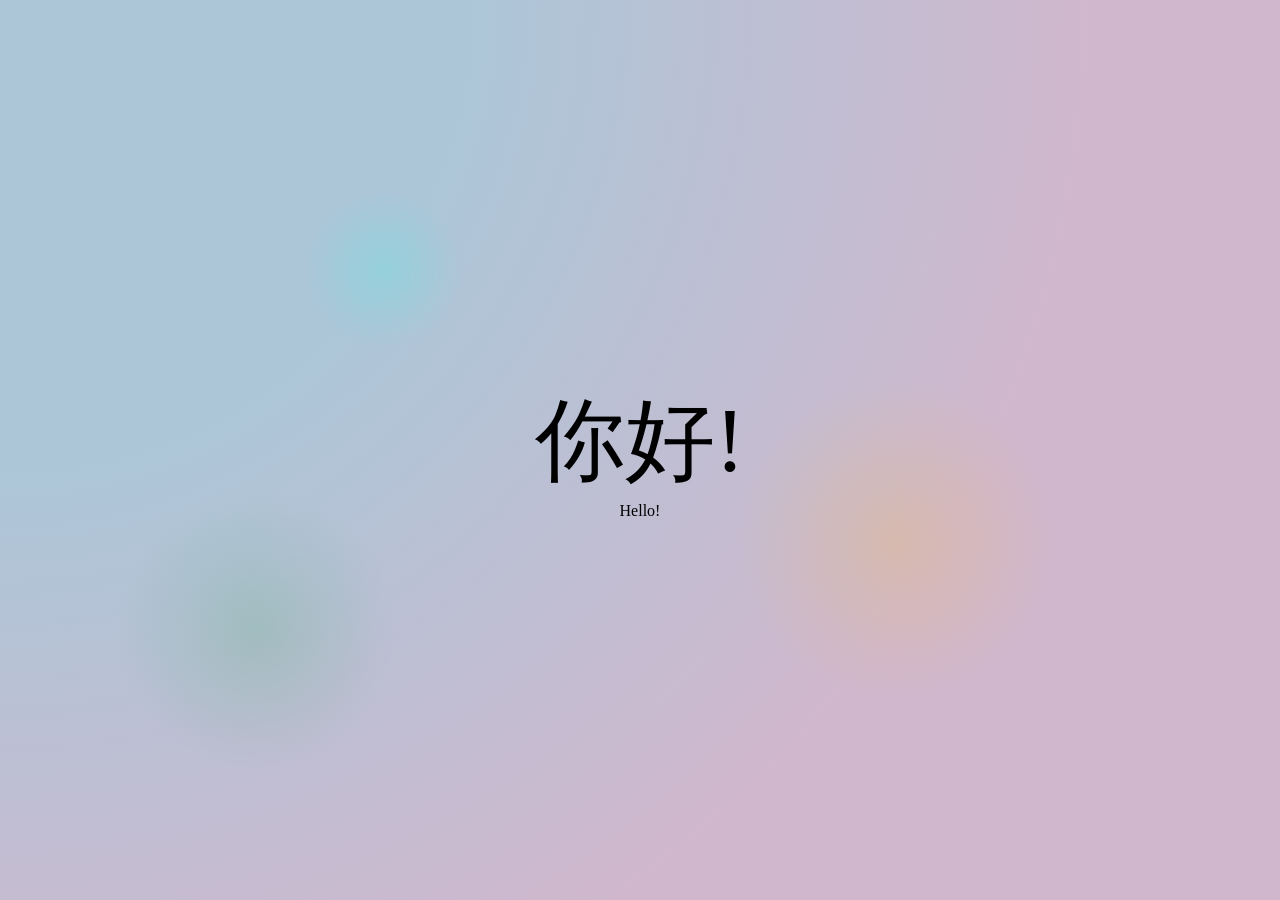
==== commit ef2a6565: "Rename index.html.txt to index.html" ====
--- a/index.html
+++ b/index.html
@@ -1,230 +1,236 @@
-<!DOCTYPE html>
-<html lang="zh-CN">
-<head>
-    <meta charset="UTF-8">
-    <meta name="viewport" content="width=device-width, initial-scale=1.0">
-    <title>🌹 蔷薇节签名墙</title>
-    <style>
-        * { margin: 0; padding: 0; box-sizing: border-box; }
-        body {
-            font-family: -apple-system, BlinkMacSystemFont, "Segoe UI", sans-serif;
-            background: #fce4ec;
-            min-height: 100vh;
-        }
-        .container {
-            max-width: 1200px;
-            margin: 0 auto;
-            padding: 20px;
-        }
-        h1 {
-            text-align: center;
-            color: #ad1457;
-            font-size: 36px;
-            margin-bottom: 20px;
-        }
-        .subtitle {
-            text-align: center;
-            color: #880e4f;
-            margin-bottom: 30px;
-            font-size: 18px;
-        }
-        .form-card {
-            background: white;
-            border-radius: 12px;
-            padding: 20px;
-            max-width: 400px;
-            margin: 0 auto 30px;
-        }
-        h2 {
-            color: #ad1457;
-            text-align: center;
-            margin-bottom: 15px;
-            font-size: 20px;
-        }
-        input, textarea {
-            width: 100%;
-            padding: 10px;
-            margin: 8px 0 15px;
-            border: 1px solid #f8bbd0;
-            border-radius: 6px;
-            font-size: 16px;
-        }
-        button {
-            width: 100%;
-            padding: 12px;
-            background: #ec407a;
-            color: white;
-            border: none;
-            border-radius: 6px;
-            font-size: 16px;
-            cursor: pointer;
-        }
-        button:active { background: #d81b60; }
-        .qrcode-area {
-            text-align: center;
-            margin-top: 15px;
-            padding-top: 15px;
-            border-top: 1px solid #f8bbd0;
-        }
-        .qrcode-area img {
-            width: 60px;
-            height: 60px;
-            border-radius: 4px;
-        }
-        .qrcode-area p {
-            color: #ad1457;
-            font-size: 12px;
-            margin-top: 5px;
-        }
-        .wall {
-            background: white;
-            border-radius: 12px;
-            padding: 20px;
-        }
-        .wall-header {
-            color: #ad1457;
-            text-align: center;
-            margin-bottom: 20px;
-            font-size: 20px;
-        }
-        .signatures-grid {
-            display: grid;
-            grid-template-columns: repeat(auto-fill, minmax(140px, 1fr));
-            gap: 12px;
-        }
-        .signature-bubble {
-            background: #f8bbd0;
-            border-radius: 12px;
-            padding: 12px;
-            border: 2px solid #ec407a;
-        }
-        .signature-name {
-            font-weight: bold;
-            color: #880e4f;
-            font-size: 16px;
-            margin-bottom: 4px;
-        }
-        .signature-message {
-            color: #6a1b9a;
-            font-size: 13px;
-            word-break: break-all;
-        }
-        .empty {
-            text-align: center;
-            color: #999;
-            padding: 40px;
-        }
-        .footer {
-            text-align: center;
-            color: #ad1457;
-            font-size: 12px;
-            margin-top: 30px;
-            opacity: 0.6;
-        }
-    </style>
-</head>
-<body>
-    <div class="container">
-        <h1>🌹 蔷薇节快乐 🌹</h1>
-        <p class="subtitle">留下你的签名，一起庆祝这美好的时刻</p>
-
-        <div class="form-card">
-            <h2>✍️ 签署你的祝福</h2>
-            <form id="signature-form">
-                <label>你的名字</label>
-                <input type="text" id="name" required placeholder="请输入你的名字">
-                <label>祝福留言（可选）</label>
-                <textarea id="message" rows="2" placeholder="写下你的祝福..."></textarea>
-                <button type="submit">📝 添加签名</button>
-            </form>
-            <div class="qrcode-area">
-                <img src="[data-uri]" alt="扫码分享">
-                <p>📱 扫码分享给好友</p>
-            </div>
-        </div>
-
-        <div class="wall">
-            <div class="wall-header">💌 签名墙（<span id="signature-count">0</span>）</div>
-            <div id="signatures-grid" class="signatures-grid">
-                <div class="empty">还没有签名，快来第一个！</div>
-            </div>
-        </div>
-
-        <div class="footer">🌹 蔷薇节电子签名墙 · 永久留念版</div>
-    </div>
-
-    <script>
-        var colors = ['#f8bbd0', '#f3e5f5', '#e8f5e9', '#e3f2fd', '#fff8e1', '#ffe0b2'];
-        var nameColors = ['#880e4f', '#4a148c', '#1b5e20', '#0d47a1', '#e65100', '#bf360c'];
-
-        // 预置签名数据
-        var PRESET_SIGNATURES = [{"name": "李云鹤", "message": "我听着呢", "date": "2026-05-22"}, {"name": "huxinhe", "message": "1234", "date": "2026-05-19"}, {"name": "JustinBieber", "message": "What do u mean?", "date": "2026-05-16"}, {"name": "girl🚪🚪🚪", "message": "心想事成，上岸理想大学😎", "date": "2026-05-16"}, {"name": "万泽浩", "message": "求求大家了，孙燕姿不是冷门歌手吗，那能不能给我留张票。", "date": "2026-05-15"}, {"name": "食用菌", "message": "从未放弃自己，是青春最好的答语", "date": "2026-05-15"}, {"name": "徐萱", "message": "希望所有四十二学子可以越来越好", "date": "2026-05-15"}, {"name": "慕容弘文鱼丸汤", "message": "高考顺利！！永远幸福", "date": "2026-05-12"}, {"name": "xx", "message": "高考加油(^-^)/", "date": "2026-05-11"}, {"name": "hs2", "message": "蔷薇花开的日子里，希望大家都能感受到生活的美好，天天开心 (ᐥᐜᐥ)♡︎ᐝ", "date": "2026-05-11"}, {"name": "蜡笔海星", "message": "祝张阳考的牛福", "date": "2026-05-11"}, {"name": "羊", "message": "功不唐捐 玉汝于成\n祝高考顺利！", "date": "2026-05-11"}, {"name": "思绪南", "message": "天天开心，好好活着", "date": "2026-05-11"}, {"name": "偷影子的人", "message": "愿此行终抵群星", "date": "2026-05-11"}, {"name": "Gsy", "message": "心有所期，忙而不茫", "date": "2026-05-11"}, {"name": "G", "message": "生命的广阔不历经磨难怎能感到", "date": "2026-05-11"}, {"name": "霖", "message": "中考顺利", "date": "2026-05-11"}, {"name": "train", "message": "蔷薇节快乐\n中考高考加油！通通上岸！", "date": "2026-05-11"}, {"name": "九霄客", "message": "高考上岸", "date": "2026-05-11"}, {"name": "iy", "message": "等下一个春天", "date": "2026-05-11"}, {"name": "77", "message": "蔷薇节快乐", "date": "2026-05-11"}, {"name": "🐱", "message": "天天开心", "date": "2026-05-11"}, {"name": "自信", "message": "我祝所有人星途璀璨", "date": "2026-05-11"}, {"name": "欲白", "message": "祝大家天天开心 金榜题名", "date": "2026-05-11"}, {"name": "鲤鱼", "message": "少年本就是野火.", "date": "2026-05-11"}, {"name": "詹姆斯", "message": "湖人总冠军", "date": "2026-05-11"}, {"name": "❄️", "message": "我喜欢你", "date": "2026-05-11"}, {"name": "A7", "message": "会考顺利", "date": "2026-05-11"}, {"name": "大号", "message": "", "date": "2026-05-11"}, {"name": "大仙", "message": "", "date": "2026-05-11"}, {"name": "zoomx", "message": "", "date": "2026-05-11"}, {"name": "l", "message": "祝八年级的大家会考顺利", "date": "2026-05-11"}, {"name": "Yiiv", "message": "", "date": "2026-05-11"}, {"name": "辣椒味", "message": "祝我们都有美好前程", "date": "2026-05-11"}, {"name": "请输入你的名字", "message": "前程似锦 未来可期", "date": "2026-05-11"}, {"name": "sjy", "message": "大家永远开心！", "date": "2026-05-11"}, {"name": "nostalgic_1221", "message": "张老师早日康复", "date": "2026-05-11"}, {"name": "瑞雪", "message": "天天开心大家 祝我跟对象越来越好 艺考上岸", "date": "2026-05-11"}, {"name": "徐", "message": "初三高三考试顺利", "date": "2026-05-11"}, {"name": "路濶暢", "message": "祝你们天天开心早日上岸！", "date": "2026-05-11"}, {"name": "老6", "message": "友谊长存 学业进步 66大顺", "date": "2026-05-11"}, {"name": "诸葛亮", "message": "兴复汉室，还于旧都！", "date": "2026-05-11"}, {"name": "唐泽楷", "message": "卡里克一声剑来，曼联先斩天下第一，再斩天下第二", "date": "2026-05-11"}, {"name": "冻梨", "message": "少留作业", "date": "2026-05-11"}, {"name": "毛禹童", "message": "考上理想大学，学业有成，心想事成。", "date": "2026-05-11"}, {"name": "于一鸣", "message": "周公吐哺，天下归心。", "date": "2026-05-11"}, {"name": "李老师", "message": "祝福伟大祖国繁荣昌盛！", "date": "2026-05-11"}, {"name": "蔡明昊", "message": "2027年前来考古", "date": "2026-05-11"}, {"name": "zmjjkk", "message": "lets 狗 NICE!!!!", "date": "2026-05-11"}, {"name": "蔡明昊", "message": "不要小瞧了我们高二十一班的羁绊啊", "date": "2026-05-11"}, {"name": "郑永康", "message": "半山腰太挤了，我们想去山顶看看", "date": "2026-05-11"}, {"name": "QIRA", "message": "以梦为马", "date": "2026-05-11"}, {"name": "Aden", "message": "希望早日学会十种语言", "date": "2026-05-11"}, {"name": "空漓", "message": "高考630+", "date": "2026-05-11"}, {"name": "djm", "message": "", "date": "2026-05-11"}, {"name": "翟钰瀚", "message": "世界灿烂盛大，欢迎回家", "date": "2026-05-11"}, {"name": "乐夏特列", "message": "祝大家永远不死，活着", "date": "2026-05-11"}, {"name": "捷风", "message": "这回忆的漩涡", "date": "2026-05-11"}, {"name": "芮娜", "message": "我很安静陪着你", "date": "2026-05-11"}, {"name": "赵ak", "message": "不上二本不改名！", "date": "2026-05-11"}, {"name": "望逐骅", "message": "你能体谅我有雨天，偶尔胆怯你都了解，过去那些，大雨落下的瞬间，我突然发现。", "date": "2026-05-11"}, {"name": "赵可言", "message": "蔷薇花开，赞美伟大的【繁荣】，愿万物滋生，亦繁荣亦", "date": "2026-05-11"}, {"name": "MoV.", "message": "You reap what you sow.", "date": "2026-05-11"}, {"name": "豆包", "message": "我现在就给你一个最深刻，最警醒，最一针见血的个性签名", "date": "2026-05-11"}, {"name": "唐哓棠", "message": "", "date": "2026-05-11"}, {"name": "张恩赫", "message": "津门虎保级成功", "date": "2026-05-11"}, {"name": "大壮", "message": "人民万岁，达瓦里氏", "date": "2026-05-11"}, {"name": "远", "message": "静待花开", "date": "2026-05-11"}, {"name": "赵鸿博", "message": "祝大家前程似锦", "date": "2026-05-11"}, {"name": "王强", "message": "祝四十二的学生们越来越强！", "date": "2026-05-11"}, {"name": "李梓瑛", "message": "祝你天天开心", "date": "2026-05-11"}, {"name": "少司缘", "message": "悲莫悲兮生别离，乐莫乐兮新相知。", "date": "2026-05-11"}, {"name": "张馨月", "message": "考五所", "date": "2026-05-11"}, {"name": "唐哓棠", "message": "", "date": "2026-05-11"}, {"name": "高宇轩", "message": "祝天津津门虎保级成功 为了天津 永远进攻", "date": "2026-05-11"}, {"name": "张承熙", "message": "为了天津 永远进攻", "date": "2026-05-11"}, {"name": "牟鑫桐", "message": "祝天津津门虎保级成功", "date": "2026-05-11"}, {"name": "张嘉树", "message": "祝福上岸四十二", "date": "2026-05-11"}, {"name": "神骥.鸣幻州。", "message": "乘风起，驰万里！", "date": "2026-05-11"}, {"name": "Firely", "message": "天空没有极限 我的未来无边", "date": "2026-05-11"}, {"name": "wwass", "message": "相信好事终究会来临", "date": "2026-05-11"}, {"name": "唐哓棠", "message": "四十二中我祝你星途璀璨", "date": "2026-05-11"}, {"name": "tjs", "message": "我是一只飞鸟 在你的眼中找到了天空", "date": "2026-05-11"}, {"name": "阿姆罗·雷", "message": "当你严阵以待的时候，死神是不会找上来的！", "date": "2026-05-11"}, {"name": "杨寓程", "message": "看到此条消息的人今年一定财运滚滚，好运来来", "date": "2026-05-09"}, {"name": "谢晓佳", "message": "祝蔷薇节圆满成功！祝祖国的花朵们开心健康成长！", "date": "2026-05-08"}, {"name": "2027成功上岸", "message": "愿你大鹏一日同风起，扶摇直上九万里", "date": "2026-05-08"}, {"name": "罗宾", "message": "健达奇趣蛋的包装很难拆\n  我也直到17岁才打开", "date": "2026-05-08"}, {"name": "芙莉莲", "message": "高考顺利(๑\\'ᵕ\\'๑)⸝*", "date": "2026-05-08"}, {"name": "安和Subaru", "message": "天天开心哦＼(>ω<)ノ", "date": "2026-05-08"}, {"name": "Olivia Rodrigo", "message": "good 4 you", "date": "2026-05-08"}, {"name": "鲁迅", "message": "无刺的蔷薇是没有的，然而没有蔷薇的刺却很多。\n​——《无花的蔷薇》", "date": "2026-05-08"}, {"name": "元宝", "message": "愿你没有苦难，活的简单", "date": "2026-05-08"}, {"name": "Y111", "message": "天天开心嘻嘻", "date": "2026-05-08"}, {"name": "大海", "message": "无论雨怎么打，自由仍是会开花！", "date": "2026-05-08"}, {"name": "王默", "message": "友谊99", "date": "2026-05-08"}, {"name": "水王子", "message": "人类的女孩祝你们都有好的成绩", "date": "2026-05-08"}, {"name": "Sabrina Carpenter", "message": "I'm working late，cause I'm a singer.", "date": "2026-05-08"}, {"name": "回忆信", "message": "os是的呀", "date": "2026-05-08"}, {"name": "马丁", "message": "我祝你们醒图璀脆残", "date": "2026-05-08"}, {"name": "LZX", "message": "今天的太阳比昨天的大", "date": "2026-05-08"}, {"name": "维也纳", "message": "幼儿园考加油👏", "date": "2026-05-08"}, {"name": "3eon", "message": "모두의 앞날이 빛나기를 바랍니다.🫶🏻", "date": "2026-05-08"}, {"name": "中草药", "message": "高考加油", "date": "2026-05-08"}, {"name": "Ivan", "message": "只要写下去就很精彩", "date": "2026-05-08"}, {"name": "张泽瀚", "message": "", "date": "2026-05-08"}, {"name": "高一一班", "message": "快乐成长", "date": "2026-05-08"}, {"name": "魏恩平", "message": "节日快乐", "date": "2026-05-08"}, {"name": "侯炎言", "message": "一日看尽长安花，春风得意马蹄疾", "date": "2026-05-08"}, {"name": "Vincent", "message": "", "date": "2026-05-08"}, {"name": "刘佳慧", "message": "祝大家星途璀璨", "date": "2026-05-08"}, {"name": "王雨琪", "message": "未来可期", "date": "2026-05-08"}, {"name": "桧桐", "message": "我知道", "date": "2026-05-08"}, {"name": "嘉豪", "message": "刚照镜子感觉自己有点帅呢", "date": "2026-05-08"}, {"name": "Asen", "message": "小镇娃儿吊", "date": "2026-05-08"}, {"name": "舞萌痴", "message": "不要再推小歌ap了，我们来开点大歌鸟加吧！", "date": "2026-05-08"}, {"name": "John", "message": "Strawberry Fields forever", "date": "2026-05-08"}, {"name": "乌蒙区", "message": "洗衣机好玩", "date": "2026-05-08"}, {"name": "天下为公", "message": "山川壮丽，物产丰隆", "date": "2026-05-08"}, {"name": "若叶睦", "message": "从来没觉得玩乐队开心过", "date": "2026-05-08"}, {"name": "若叶睦", "message": "从来没觉得玩乐队开心过", "date": "2026-05-08"}, {"name": "齐梓鑫", "message": "《Stay gold》很好听，我爱宇多田光", "date": "2026-05-08"}, {"name": "W", "message": "不畏苦暗，长夜临光", "date": "2026-05-08"}, {"name": "高松灯", "message": "那 能陪我一辈子组乐队吗…", "date": "2026-05-08"}, {"name": "孙稼宁", "message": "蔷薇节快乐", "date": "2026-05-08"}, {"name": "张茂泽", "message": "支持少留作业少拖堂早放学谢谢喵", "date": "2026-05-08"}, {"name": "齐名洋", "message": "蔷薇节快乐，万事顺遂", "date": "2026-05-08"}, {"name": "丰川祥子", "message": "想演奏是你的自由​", "date": "2026-05-08"}, {"name": "持剑", "message": "如闪光般璀璨", "date": "2026-05-08"}, {"name": "曹子建", "message": "蔷薇节快乐！", "date": "2026-05-08"}, {"name": "郑皓文", "message": "蔷薇节快乐！", "date": "2026-05-08"}, {"name": "王冠雄", "message": "别留作业！", "date": "2026-05-08"}, {"name": "长崎素世", "message": "为什么要演奏《春日影》啊", "date": "2026-05-08"}, {"name": "王雨阳", "message": "蔷薇节快乐", "date": "2026-05-08"}, {"name": "萱", "message": "顺遂无虞，皆得所愿", "date": "2026-05-08"}, {"name": "赵汐鑫", "message": "祝大家天天开心", "date": "2026-05-08"}, {"name": "李可欣", "message": "祝大家蔷薇节快乐", "date": "2026-05-08"}, {"name": "曹", "message": "天天开心", "date": "2026-05-08"}, {"name": "请输入文本", "message": "但有一个梦，不会死记着吧", "date": "2026-05-08"}, {"name": "王英鉴", "message": "42中万岁", "date": "2026-05-08"}, {"name": "吴泽宇", "message": "希望明年还能一起拍照", "date": "2026-05-08"}, {"name": "孙浩然", "message": "签完名继续干饭", "date": "2026-05-08"}, {"name": "刘雨欣", "message": "蔷薇节比月考重要", "date": "2026-05-08"}, {"name": "陈嘉豪", "message": "今天不用跑操，爽！", "date": "2026-05-08"}, {"name": "马思涵", "message": "希望我们都拥有明亮未来", "date": "2026-05-08"}, {"name": "邓皓然", "message": "下课铃和晚风都值得纪念", "date": "2026-05-08"}, {"name": "宋依然", "message": "蔷薇节快乐！", "date": "2026-05-08"}, {"name": "韩子轩", "message": "42中限定回忆＋1", "date": "2026-05-08"}, {"name": "泽楷", "message": "签个名，留住青春", "date": "2026-05-08"}, {"name": "王", "message": "以后一定会怀念今天", "date": "2026-05-08"}, {"name": "宇航", "message": "物理不会，但蔷薇必须看", "date": "2026-05-08"}, {"name": "徐一诺", "message": "愿大家都能考上理想学校！", "date": "2026-05-08"}, {"name": "博文", "message": "把青春写进蔷薇里", "date": "2026-05-08"}, {"name": "梓涵", "message": "四十二中的春天真的很好看", "date": "2026-05-08"}, {"name": "孙晨曦", "message": "今天先开心，作业明天再说", "date": "2026-05-08"}, {"name": "欣怡", "message": "愿所有努力都有结果", "date": "2026-05-08"}, {"name": "墨", "message": "来蔷薇节不签名等于白来", "date": "2026-05-08"}, {"name": "雨桐", "message": "希望三年后的我们依旧闪闪发光", "date": "2026-05-08"}, {"name": "奕辰", "message": "青春没有标准答案", "date": "2026-05-08"}, {"name": "李", "message": "蔷薇花开的日子一定要快乐呀", "date": "2026-05-08"}, {"name": "王浩宇", "message": "祝42中的大家前程似锦！", "date": "2026-05-08"}];
-        var PRESET_VERSION = 161;
-
-        function loadSignatures() {
-            // 强制使用预置数据，确保签名始终显示
-            var stored = localStorage.getItem('rose_signatures_v');
-            if (stored === String(PRESET_VERSION)) {
-                try {
-                    var data = JSON.parse(localStorage.getItem('rose_signatures'));
-                    if (data && data.length >= PRESET_VERSION) return data;
-                } catch(e) {}
-            }
-            // 初始化或升级：用预置数据
-            localStorage.setItem('rose_signatures', JSON.stringify(PRESET_SIGNATURES));
-            localStorage.setItem('rose_signatures_v', String(PRESET_VERSION));
-            return PRESET_SIGNATURES;
-        }
-
-        function saveSignatures(signatures) {
-            localStorage.setItem('rose_signatures', JSON.stringify(signatures));
-        }
-
-        function addSignature(name, message) {
-            var signatures = loadSignatures();
-            var now = new Date();
-            var dateStr = now.getFullYear() + '-' + String(now.getMonth()+1).padStart(2,'0') + '-' + String(now.getDate()).padStart(2,'0');
-            signatures.unshift({ name: name, message: message, date: dateStr });
-            saveSignatures(signatures);
-            return signatures;
-        }
-
-        function renderSignatures(signatures) {
-            var grid = document.getElementById('signatures-grid');
-            var count = document.getElementById('signature-count');
-            count.textContent = signatures.length;
-
-            if (signatures.length === 0) {
-                grid.innerHTML = '<div class="empty">还没有签名，快来第一个！</div>';
-                return;
-            }
-
-            var html = '';
-            for (var i = 0; i < signatures.length; i++) {
-                var sig = signatures[i];
-                var bgColor = colors[i % colors.length];
-                var nameColor = nameColors[i % nameColors.length];
-                html += '<div class="signature-bubble" style="background:' + bgColor + ';border-color:' + nameColor + '">';
-                html += '<div class="signature-name" style="color:' + nameColor + '">' + sig.name + '</div>';
-                if (sig.message) html += '<div class="signature-message">' + sig.message + '</div>';
-                html += '</div>';
-            }
-            grid.innerHTML = html;
-        }
-
-        document.getElementById('signature-form').addEventListener('submit', function(e) {
-            e.preventDefault();
-            var name = document.getElementById('name').value.trim();
-            var message = document.getElementById('message').value.trim();
-            if (!name) return;
-            var signatures = addSignature(name, message);
-            document.getElementById('name').value = '';
-            document.getElementById('message').value = '';
-            renderSignatures(signatures);
-        });
-
-        // 初始化渲染
-        renderSignatures(loadSignatures());
-    </script>
-</body>
-</html>+<!DOCTYPE html>
+<html lang="en">
+<head>
+    <meta charset="UTF-8">
+    <meta name="viewport" content="width=device-width, initial-scale=1.0">
+    <script charset="UTF-8" id="LA_COLLECT" src="//sdk.51.la/js-sdk-pro.min.js"></script>
+<script>LA.init({id:"3HMHFijViwjPmBoM",ck:"3HMHFijViwjPmBoM"})</script>
+    <title>思远 | Siyuan</title>
+    <style>
+        html{
+            height: 100%;
+            width: 100%;
+        }
+
+        .a{
+            cursor: pointer;
+        }
+
+        body{
+            display: flex;
+            background-color: #ddd;
+            position: fixed;
+            width:100%;
+            height:100%;
+            background-image:
+                radial-gradient(circle at 30% 30%,#32ffea30,#00000000 80px),
+                radial-gradient(circle at 70% 60%,#ffbf2830,#00000000 160px),
+                radial-gradient(circle at 20% 70%,#3da86630,#00000000 140px),
+                radial-gradient(circle at 0 0,#acc6d8 0 30%,#d0b7cd 70%);
+            justify-content: center;
+            align-items: center;
+            padding: 0;
+            margin: 0;
+        }
+
+        .dn{
+            display: none !important;
+        }
+
+        .card{
+            transition: 200ms cubic-bezier(1,0,0,1);
+        }
+
+        .card.bg{
+            transform: translateX(20%);
+            opacity: 0;
+        }
+
+        .card.hide{
+            transform: translateX(-20%);
+            opacity: 0;
+        }
+
+        #hello>p{
+            text-align: center;
+            margin: 0;
+        }
+
+        #box{
+            width: calc(100% - 100px);
+            min-width: 120px;
+            max-width: 1000px;
+            height: calc(100% - 120px);
+            min-height: 300px;
+            max-height: 700px;
+            background-color: #eeeeeea0;
+            border-radius: 15px;
+            box-shadow: #00000040 4px 10px 20px;
+            display: flex;
+            justify-content: space-between;
+        }
+
+        #box.s{
+            flex-direction: column;
+        }
+
+        #ing{
+            display: flex;
+            flex-direction: column;
+            flex-grow: 1;
+            padding: 10px 15px 15px 15px;
+            max-width: 500px;
+        }
+
+        #box.s>#ing{
+            max-width: unset;
+            padding: 5px 15px 15px 30px;
+        }
+
+        #lang{
+            margin: 10px 0 0 30px;
+        }
+
+        #lang>p{
+            margin: 0;
+        }
+
+        .list{
+            display: flex;
+            flex-direction: column;
+            padding: 5px;
+            border-radius: 10px;
+            /* width: 100%; */
+        }
+
+        .list>.a{
+            display: block;
+            /* width: 100%; */
+            padding: 5px 10px;
+            border-radius: 8px;
+            transition: 50ms;
+            margin: 1px 0;
+        }
+
+        .list>.a:hover{
+            background-color: #7f7f7f30;
+        }
+
+        .list>.a:active{
+            opacity: 0.6;
+        }
+
+        .list>.a.sel{
+            background-color: #2983cc;
+            color: #eee;
+        }
+
+        .list.sel{
+            background-color: #ffffff40;
+        }
+
+        .btn{
+            display: inline-block;
+            background: #7f7f7f20;
+            border-radius: 8px;
+            padding: 9px 12px;
+            transition: 80ms;
+            user-select: none;
+            margin: 2px 5px;
+            width: max-content;
+            height: max-content;
+        }
+
+        .btn:hover{
+            filter: brightness(1.2);
+        }
+
+        .btn:active{
+            opacity: 0.6;
+        }
+
+        .btn.sub{
+            background: #2983cc;
+            color: #eee;
+        }
+    </style>
+</head>
+<body>
+    <script src="https://tjy-gitnub.github.io/tapple/jq.min.js"></script>
+    <div id="hello" class="card">
+        <p style="font-size: 10vh;">你好!</p>
+        <p>Hello!</p>
+    </div>
+    <div id="box" class="card bg dn">
+        <div id="lang">
+            <p style="font-size: 9vh;">语言</p>
+            <p>Language</p>
+        </div>
+        <div id="ing">
+            <div>
+                <p style="font-size: 25px; margin-bottom: 10px;">语言 Language</p>
+                <div class="list sel" id="inp-lang">
+                    <a class="a" onclick="cl('zh');$(this).addClass('sel');">中文</a>
+                    <a class="a" onclick="cl('en');$(this).addClass('sel');">English</a>
+                </div>
+            </div>
+            <div id="tyg" style="display: none;">
+                <p style="font-size: 25px; margin-bottom: 10px;" class="tit">字体</p>
+                <div class="list sel" id="inp-fm">
+                    <a class="a" onclick="$('#inp-fm>.a').removeClass('sel');$(this).addClass('sel');fm='hans';
+                $('#sub').text('确定');">简体</a>
+                </div>
+            </div>
+            <div style="flex-grow: 1;display: flex;align-items: end;justify-content: end;">
+            <a class="a btn sub" id="sub" onclick="sub();">确定/Submit</a></div>
+        </div>
+    </div>
+    <script>
+        let lang=-1,fm=-1;
+        function cl(x) {
+            $('#inp-lang>.a').removeClass('sel');
+            lang=x;
+            if(x=='zh'){
+                $('#tyg').show();
+                $('#sub').text('确定');
+            }else if(x=='en'){
+                $('#tyg').hide();
+                $('#inp-fm>.a').removeClass('sel');
+                fm='us';
+                $('#sub').text('Submit');
+            }
+        }
+        function init() {
+
+            if (window.innerHeight>630) {
+                if(window.innerWidth<window.innerHeight){
+                    $('#box').addClass('s');
+                }else{
+                    $('#box').removeClass('s');
+                }
+            }else{
+                $('#box').removeClass('s');
+            }
+        }
+        window.onresize=init;
+        function sub(){
+            if(lang!=-1 && fm!=-1)
+                window.location.href='content-'+lang+'-'+fm+'.html';
+        }
+
+        init();
+        setTimeout(() => {
+            $('#hello').addClass('hide');
+        }, 2500);
+        setTimeout(() => {
+            $('#box').removeClass('dn');
+            $('#hello').addClass('dn');
+        }, 2700);
+        setTimeout(() => {
+            $('#box').removeClass('bg');
+        }, 2800);
+
+
+    </script>
+</body>
+</html>
